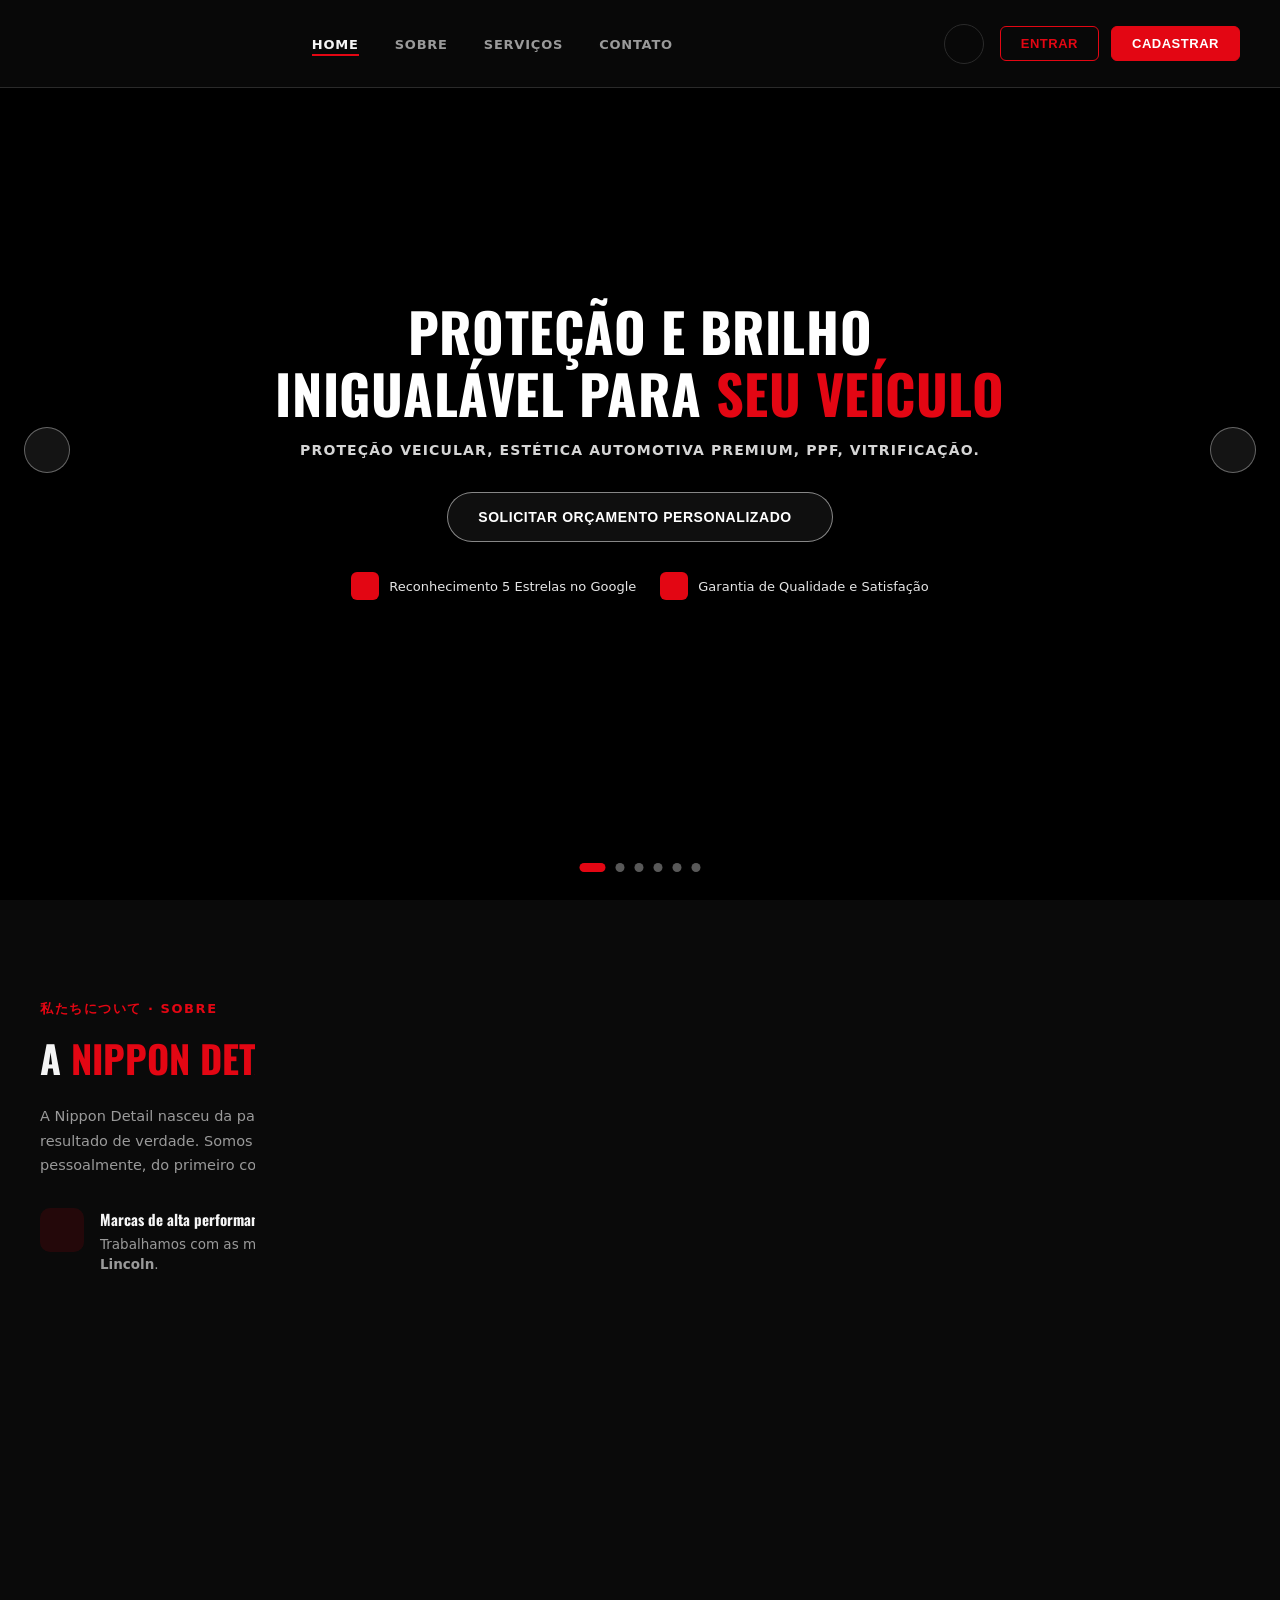
==== frontend/central.html @ eb72f14d "style, add animations in carrosel and mobile access, fix scroll contato" ====
<!DOCTYPE html>
<html lang="pt-BR">
<head>
  <meta charset="UTF-8" />
  <meta name="viewport" content="width=device-width, initial-scale=1.0" />
  <title>Central · Nippon Detail</title>
  <link rel="icon" type="image/png" href="img/logo-flutuante.png" />
  <link rel="preconnect" href="https://fonts.googleapis.com" />
  <link rel="preconnect" href="https://fonts.gstatic.com" crossorigin />
  <link href="https://fonts.googleapis.com/css2?family=Oswald:wght@500;600;700&display=swap" rel="stylesheet" />
  <link rel="stylesheet" href="css/global.css" />
  <link rel="stylesheet" href="css/central.css" />
  <link rel="stylesheet" href="https://cdn.jsdelivr.net/npm/@tabler/icons-webfont@latest/tabler-icons.min.css" />
</head>
<body class="central-body">

  <!-- OVERLAY DE CARREGAMENTO INICIAL — some quando todos os dados terminam de carregar -->
  <div class="loading-overlay" id="loading-overlay">
    <div class="loading-spinner"></div>
  </div>

  <!-- SIDEBAR — fixa, nunca muda -->
  <aside class="sidebar">
    <div class="sidebar-logo">
      <img src="img/logo-flutuante.png" alt="Nippon Detail" />
    </div>

    <nav class="sidebar-nav">
      <a href="#" class="nav-item active" data-view="dashboard" onclick="return trocarView('dashboard', this)">
        <i class="ti ti-layout-grid"></i> <span>Central</span></a>
      <a href="#" class="nav-item" data-view="calendario" onclick="return trocarView('calendario', this)">
        <i class="ti ti-calendar"></i> <span>Calendário</span></a>
      <a href="#" class="nav-item" data-view="clientes" onclick="return trocarView('clientes', this)">
        <i class="ti ti-users"></i> <span>Clientes</span></a>
      <a href="#" class="nav-item" data-view="veiculos" onclick="return trocarView('veiculos', this)">
        <i class="ti ti-car"></i> <span>Veículos</span></a>
      <a href="#" class="nav-item" data-view="servicos" onclick="return trocarView('servicos', this)">
        <i class="ti ti-tool"></i> <span>Serviços</span></a>
      <a href="#" class="nav-item" data-view="materiais" onclick="return trocarView('materiais', this)">
        <i class="ti ti-package"></i> <span>Materiais</span></a>
      <a href="#" class="nav-item" data-view="status" onclick="return trocarView('status', this)">
        <i class="ti ti-table"></i> <span>Status</span></a>
    </nav>

    <div class="sidebar-footer">
      <a href="index.html" class="nav-item-back"><i class="ti ti-arrow-left"></i> <span>Ver site público</span></a>
    </div>
  </aside>

  <!-- ÁREA PRINCIPAL -->
  <div class="main">
    <header class="topbar">
      <span class="page-title" id="page-title">Central</span>
      <div class="topbar-right">
        <div class="navbar-user">
          <i class="ti ti-user-circle"></i>
          <span id="admin-username">Admin</span>
        </div>
        <button class="btn-outline" onclick="fazerLogout()"><i class="ti ti-logout"></i> Sair</button>
      </div>
    </header>

    <main class="content">

      <!-- cada "view" é uma <section> escondida/mostrada via JS, sem recarregar a página -->

      <section class="view active" id="view-dashboard">
        <div class="stats-row">
          <div class="stat-card"><div class="stat-label">Clientes</div><div class="stat-val" id="stat-clientes">—</div></div>
          <div class="stat-card"><div class="stat-label">Veículos</div><div class="stat-val" id="stat-veiculos">—</div></div>
          <div class="stat-card"><div class="stat-label">Serviços pendentes</div><div class="stat-val red" id="stat-pendentes">—</div></div>
          <div class="stat-card"><div class="stat-label">Serviços concluídos</div><div class="stat-val" id="stat-concluidos">—</div></div>
          <div class="stat-card"><div class="stat-label">Materiais em estoque</div><div class="stat-val" id="stat-materiais">—</div></div>
        </div>
        <div class="section-label">Serviços mais próximos da entrega</div>
        <div id="dashboard-proximos" class="cards-grid"></div>
      </section>

      <section class="view" id="view-clientes">
        <div class="toolbar-row">
          <div class="toolbar-left">
            <input class="search-input" type="text" id="c-busca" placeholder="Buscar por nome ou CPF..." oninput="filtrarClientes()" />
            <button class="filter-btn active" onclick="setFiltroAtivoCliente('todos', this)">Todos</button>
            <button class="filter-btn" onclick="setFiltroAtivoCliente('ativos', this)">Ativos</button>
            <button class="filter-btn" onclick="setFiltroAtivoCliente('inativos', this)">Inativos</button>
          </div>
          <div class="toolbar-right">
            <button class="btn-icon-mode" id="c-btn-edit" title="Editar" onclick="setModoCliente('edit')"><i class="ti ti-pencil"></i></button>
            <button class="btn-icon-mode" id="c-btn-del" title="Apagar" onclick="setModoCliente('del')"><i class="ti ti-trash"></i></button>
            <button class="btn-icon-mode" id="c-btn-none" title="Cancelar" onclick="setModoCliente('none')"><i class="ti ti-x"></i></button>
            <button class="btn-red" onclick="abrirModalCliente()"><i class="ti ti-plus"></i> Novo cliente</button>
          </div>
        </div>

        <div class="warning-bar" id="c-warning-bar">
          <i class="ti ti-info-circle"></i>
          <span id="c-warning-text"></span>
        </div>

        <div id="clientes-grid" class="cards-grid"></div>
      </section>

      <section class="view" id="view-veiculos">
        <div class="toolbar-row">
          <div class="toolbar-left">
            <input class="search-input" type="text" id="v-busca" placeholder="Buscar por modelo ou placa..." oninput="filtrarVeiculos()" />
            <button class="filter-btn active" onclick="setFiltroAtivoVeiculo('todos', this)">Todos</button>
            <button class="filter-btn" onclick="setFiltroAtivoVeiculo('ativos', this)">Ativos</button>
            <button class="filter-btn" onclick="setFiltroAtivoVeiculo('inativos', this)">Inativos</button>
            <select class="filter-select" id="v-filtro-kind" onchange="filtrarVeiculos()">
              <option value="">Tipo: todos</option>
              <option value="Carro">Carro</option>
              <option value="Moto">Moto</option>
              <option value="Caminhão">Caminhão</option>
              <option value="Outros">Outros</option>
            </select>
          </div>
          <div class="toolbar-right">
            <button class="btn-icon-mode" id="v-btn-edit" title="Editar" onclick="setModoVeiculo('edit')"><i class="ti ti-pencil"></i></button>
            <button class="btn-icon-mode" id="v-btn-del" title="Apagar" onclick="setModoVeiculo('del')"><i class="ti ti-trash"></i></button>
            <button class="btn-icon-mode" id="v-btn-none" title="Cancelar" onclick="setModoVeiculo('none')"><i class="ti ti-x"></i></button>
            <button class="btn-red" onclick="abrirModalVeiculo()"><i class="ti ti-plus"></i> Novo veículo</button>
          </div>
        </div>

        <div class="warning-bar" id="v-warning-bar">
          <i class="ti ti-info-circle"></i>
          <span id="v-warning-text"></span>
        </div>

        <div id="veiculos-grid" class="cards-grid"></div>
      </section>

      <section class="view" id="view-servicos">
        <div class="toolbar-row">
          <div class="toolbar-left">
          <input class="search-input" type="text" id="s-busca" placeholder="Buscar por título..." oninput="filtrarServicos()" />
          <button class="filter-btn active" onclick="setFiltroStatusServico('todos', this)">Todos</button>
          <button class="filter-btn" onclick="setFiltroStatusServico('pendente', this)">Pendentes</button>
          <button class="filter-btn" onclick="setFiltroStatusServico('concluido', this)">Concluídos</button>
          </div>
          <div class="toolbar-right">
            <button class="btn-icon-mode" id="s-btn-edit" title="Editar" onclick="setModoServico('edit')"><i class="ti ti-pencil"></i></button>
            <button class="btn-icon-mode" id="s-btn-del" title="Apagar" onclick="setModoServico('del')"><i class="ti ti-trash"></i></button>
            <button class="btn-icon-mode" id="s-btn-none" title="Cancelar" onclick="setModoServico('none')"><i class="ti ti-x"></i></button>
            <button class="btn-red" onclick="abrirModalServico()"><i class="ti ti-plus"></i> Novo serviço</button>
          </div>
        </div>

        <div class="warning-bar" id="s-warning-bar">
          <i class="ti ti-info-circle"></i>
          <span id="s-warning-text"></span>
        </div>

        <div id="servicos-grid" class="cards-grid"></div>
      </section>

      <section class="view" id="view-calendario">
        <div class="cal-toolbar">
          <div class="cal-nav">
            <button class="btn-icon-mode" onclick="calAnterior()"><i class="ti ti-chevron-left"></i></button>
            <span class="cal-titulo" id="cal-titulo">—</span>
            <button class="btn-icon-mode" onclick="calProximo()"><i class="ti ti-chevron-right"></i></button>
          </div>
          <div class="cal-selects">
            <select class="cal-select" id="cal-select-mes" onchange="calSetarMes(this.value)"></select>
            <select class="cal-select" id="cal-select-ano" onchange="calSetarAno(this.value)"></select>
          </div>
          <button class="btn-outline" id="cal-btn-modo" onclick="calAlternarModoAno()">
            <i class="ti ti-layout-grid"></i> Ver ano completo</button>
        </div>

        <div id="calendario-mes" class="cal-grid-mes"></div>
        <div id="calendario-ano" class="cal-grid-ano" style="display: none;"></div>
      </section>

      <section class="view" id="view-materiais">
        <div class="toolbar-row">
          <div class="toolbar-left">
          <input class="search-input" type="text" id="m-busca" placeholder="Buscar por nome ou marca..." oninput="filtrarMateriais()" />
          <button class="filter-btn active" onclick="setFiltroDisponivelMaterial('todos', this)">Todos</button>
          <button class="filter-btn" onclick="setFiltroDisponivelMaterial('disponiveis', this)">Disponíveis</button>
          <button class="filter-btn" onclick="setFiltroDisponivelMaterial('indisponiveis', this)">Indisponíveis</button>
          </div>
          <div class="toolbar-right">
            <button class="btn-icon-mode" id="m-btn-edit" title="Editar" onclick="setModoMaterial('edit')"><i class="ti ti-pencil"></i></button>
            <button class="btn-icon-mode" id="m-btn-del" title="Apagar" onclick="setModoMaterial('del')"><i class="ti ti-trash"></i></button>
            <button class="btn-icon-mode" id="m-btn-none" title="Cancelar" onclick="setModoMaterial('none')"><i class="ti ti-x"></i></button>
            <button class="btn-red" onclick="abrirModalMaterial()"><i class="ti ti-plus"></i> Novo material</button>
          </div>
        </div>

        <div class="warning-bar" id="m-warning-bar">
          <i class="ti ti-info-circle"></i>
          <span id="m-warning-text"></span>
        </div>

        <div id="materiais-grid" class="cards-grid"></div>
      </section>

      <section class="view" id="view-status">
        <div class="filters-bar">
          <span class="mode-label">Status:</span>
          <button class="filter-btn active" onclick="setFiltroStatusTabela('todos', this)">Todos</button>
          <button class="filter-btn" onclick="setFiltroStatusTabela('pendente', this)">Pendentes</button>
          <button class="filter-btn" onclick="setFiltroStatusTabela('concluido', this)">Concluídos</button>
        </div>
        <div class="table-wrap">
          <table>
            <thead>
              <tr>
                <th>Título</th>
                <th>Tipo</th>
                <th>Veículo</th>
                <th>Data prevista</th>
                <th>Status</th>
              </tr>
            </thead>
            <tbody id="status-tabela-body"></tbody>
          </table>
        </div>
      </section>

    </main>
  </div>

  <!-- MODAL NOVO VEÍCULO -->
  <div class="modal-overlay" id="modal-veiculo">
    <div class="modal">
      <div class="modal-header">
        <span class="modal-title">Novo veículo</span>
        <button class="modal-close" onclick="fecharModal('modal-veiculo')"><i class="ti ti-x"></i></button>
      </div>
      <div class="modal-body">
        <div class="modal-error" id="v-error"></div>
        <div class="form-group">
          <label class="form-label">Cliente</label>
          <select class="form-select" id="v-client-id"><option value="">Selecione um cliente</option></select>
        </div>
        <div class="form-row">
          <div class="form-group"><label class="form-label">Modelo</label><input class="form-input" type="text" id="v-model" placeholder="Ex: Onix" /></div>
          <div class="form-group"><label class="form-label">Tipo</label>
            <select class="form-select" id="v-kind">
              <option value="Carro">Carro</option>
              <option value="Moto">Moto</option>
              <option value="Caminhão">Caminhão</option>
              <option value="Outros">Outros</option>
            </select>
          </div>
        </div>
        <div class="form-group"><label class="form-label">Placa</label><input class="form-input" type="text" id="v-plate" placeholder="Ex: ABC-1234" maxlength="8" oninput="this.value = mascararPlaca(this.value)" /></div>
      </div>
      <div class="modal-footer" style="flex-direction: row; justify-content: flex-end;">
        <button class="btn-outline" onclick="fecharModal('modal-veiculo')">Cancelar</button>
        <button class="btn-red" id="btn-salvar-veiculo" onclick="salvarVeiculo()"><i class="ti ti-check"></i> Salvar</button>
      </div>
    </div>
  </div>

  <!-- MODAL EDITAR VEÍCULO -->
  <div class="modal-overlay" id="modal-editar-veiculo">
    <div class="modal">
      <div class="modal-header">
        <span class="modal-title">Editar veículo</span>
        <button class="modal-close" onclick="fecharModal('modal-editar-veiculo')"><i class="ti ti-x"></i></button>
      </div>
      <div class="modal-body">
        <div class="modal-error" id="ev-error"></div>
        <input type="hidden" id="ev-id" />
        <div class="form-row">
          <div class="form-group"><label class="form-label">Modelo</label><input class="form-input" type="text" id="ev-model" /></div>
          <div class="form-group"><label class="form-label">Tipo</label>
            <select class="form-select" id="ev-kind">
              <option value="Carro">Carro</option>
              <option value="Moto">Moto</option>
              <option value="Caminhão">Caminhão</option>
              <option value="Outros">Outros</option>
            </select>
          </div>
        </div>
        <div class="form-group"><label class="form-label">Placa</label><input class="form-input" type="text" id="ev-plate" maxlength="8" oninput="this.value = mascararPlaca(this.value)" /></div>
      </div>
      <div class="modal-footer" style="flex-direction: row; justify-content: flex-end;">
        <button class="btn-outline" onclick="fecharModal('modal-editar-veiculo')">Cancelar</button>
        <button class="btn-red" id="btn-salvar-edicao-veiculo" onclick="salvarEdicaoVeiculo()"><i class="ti ti-check"></i> Salvar</button>
      </div>
    </div>
  </div>

  <!-- MODAL NOVO/EDITAR CLIENTE -->
  <div class="modal-overlay" id="modal-cliente">
    <div class="modal">
      <div class="modal-header">
        <span class="modal-title" id="cliente-modal-titulo">Novo cliente</span>
        <button class="modal-close" onclick="fecharModal('modal-cliente')"><i class="ti ti-x"></i></button>
      </div>
      <div class="modal-body">
        <div class="modal-error" id="c-error"></div>
        <input type="hidden" id="c-id" />
        <div class="form-row">
          <div class="form-group"><label class="form-label">Nome</label><input class="form-input" type="text" id="c-name" placeholder="Nome completo" /></div>
          <div class="form-group"><label class="form-label">CPF</label><input class="form-input" type="text" id="c-cpf" placeholder="000.000.000-00" maxlength="14" oninput="this.value = mascararCPF(this.value)" /></div>
        </div>
        <div class="form-group"><label class="form-label">Endereço</label><input class="form-input" type="text" id="c-address" placeholder="Rua, número, bairro" /></div>
        <div class="form-row">
          <div class="form-group"><label class="form-label">CEP</label><input class="form-input" type="text" id="c-cep" placeholder="00000-000" maxlength="9" oninput="this.value = mascararCEP(this.value)" /></div>
          <div class="form-group"><label class="form-label">Telefone</label><input class="form-input" type="text" id="c-tel" placeholder="(11) 90000-0000" maxlength="15" oninput="this.value = mascararTelefone(this.value)" /></div>
        </div>
        <div class="form-group"><label class="form-label">E-mail</label><input class="form-input" type="email" id="c-email" placeholder="cliente@email.com" /></div>
      </div>
      <div class="modal-footer" style="flex-direction: row; justify-content: flex-end;">
        <button class="btn-outline" onclick="fecharModal('modal-cliente')">Cancelar</button>
        <button class="btn-red" id="btn-salvar-cliente" onclick="salvarCliente()"><i class="ti ti-check"></i> Salvar</button>
      </div>
    </div>
  </div>

  <!-- MODAL NOVO/EDITAR SERVIÇO -->
  <div class="modal-overlay" id="modal-servico">
    <div class="modal">
      <div class="modal-header">
        <span class="modal-title" id="servico-modal-titulo">Novo serviço</span>
        <button class="modal-close" onclick="fecharModal('modal-servico')"><i class="ti ti-x"></i></button>
      </div>
      <div class="modal-body">
        <div class="modal-error" id="s-error"></div>
        <input type="hidden" id="s-id" />
        <div class="form-group">
          <label class="form-label">Veículo</label>
          <select class="form-select" id="s-vehicle-id"><option value="">Selecione um veículo</option></select>
        </div>
        <div class="form-group">
          <label class="form-label">Serviço do catálogo (opcional)</label>
          <select class="form-select" id="s-catalogo" onchange="aplicarCatalogoServico()">
            <option value="">Personalizado — digite manualmente abaixo</option>
          </select>
          <span class="form-hint" id="s-preco-hint"></span>
        </div>
        <div class="form-row">
          <div class="form-group"><label class="form-label">Título</label><input class="form-input" type="text" id="s-title" placeholder="Ex: Vitrificação completa" /></div>
          <div class="form-group"><label class="form-label">Tipo</label><input class="form-input" type="text" id="s-kind" placeholder="Ex: Estética" /></div>
        </div>
        <div class="form-group"><label class="form-label">Valor (R$)</label><input class="form-input" type="number" step="0.01" id="s-value" placeholder="0.00" /></div>
        <div class="form-group"><label class="form-label">Descrição</label><textarea class="form-textarea" id="s-desc" placeholder="Descreva o serviço..."></textarea></div>
        <div class="form-group"><label class="form-label">Data prevista de entrega</label><input class="form-input" type="date" id="s-date" /></div>
      </div>
      <div class="modal-footer" style="flex-direction: row; justify-content: flex-end;">
        <button class="btn-outline" onclick="fecharModal('modal-servico')">Cancelar</button>
        <button class="btn-red" id="btn-salvar-servico" onclick="salvarServico()"><i class="ti ti-check"></i> Salvar</button>
      </div>
    </div>
  </div>

  <!-- MODAL NOVO/EDITAR MATERIAL -->
  <div class="modal-overlay" id="modal-material">
    <div class="modal">
      <div class="modal-header">
        <span class="modal-title" id="material-modal-titulo">Novo material</span>
        <button class="modal-close" onclick="fecharModal('modal-material')"><i class="ti ti-x"></i></button>
      </div>
      <div class="modal-body">
        <div class="modal-error" id="m-error"></div>
        <input type="hidden" id="m-id" />
        <div class="form-row">
          <div class="form-group"><label class="form-label">Nome</label><input class="form-input" type="text" id="m-name" placeholder="Ex: Cera de carnaúba" /></div>
          <div class="form-group"><label class="form-label">Marca</label><input class="form-input" type="text" id="m-mark" placeholder="Ex: Meguiar's" /></div>
        </div>
        <div class="form-row">
          <div class="form-group"><label class="form-label">Quantidade em estoque</label><input class="form-input" type="number" id="m-quantity" placeholder="0" /></div>
          <div class="form-group"><label class="form-label">Valor unitário (R$)</label><input class="form-input" type="number" step="0.01" id="m-value" placeholder="0.00" /></div>
        </div>
        <div class="form-group"><label class="form-label">Validade</label><input class="form-input" type="date" id="m-date-available" /></div>
      </div>
      <div class="modal-footer" style="flex-direction: row; justify-content: flex-end;">
        <button class="btn-outline" onclick="fecharModal('modal-material')">Cancelar</button>
        <button class="btn-red" id="btn-salvar-material" onclick="salvarMaterial()"><i class="ti ti-check"></i> Salvar</button>
      </div>
    </div>
  </div>

  <!-- MODAL DE DETALHES (genérico — usado por veículo, cliente e material) -->
  <div class="modal-overlay" id="modal-detalhe">
    <div class="modal">
      <div class="modal-header">
        <span class="modal-title" id="detalhe-titulo">Detalhes</span>
        <button class="modal-close" onclick="fecharModal('modal-detalhe')"><i class="ti ti-x"></i></button>
      </div>
      <div class="modal-body" id="detalhe-corpo"></div>
      <div class="modal-footer" id="detalhe-footer" style="flex-direction: row; justify-content: flex-end; flex-wrap: wrap;"></div>
    </div>
  </div>

  <!-- CONFIRMAÇÃO GENÉRICA (reaproveitada por todas as telas) -->
  <div class="confirm-overlay" id="confirm-overlay">
    <div class="confirm-box">
      <div class="confirm-icon"><i class="ti ti-trash" style="color: var(--vermelho); font-size: 32px;"></i></div>
      <div class="confirm-title" id="confirm-title">Apagar item?</div>
      <div class="confirm-sub">Essa ação não pode ser desfeita.</div>
      <div class="confirm-btns">
        <button class="confirm-btn confirm-cancel" onclick="fecharConfirm()">Cancelar</button>
        <button class="confirm-btn confirm-ok" onclick="confirmarAcaoAtual()">Confirmar</button>
      </div>
    </div>
  </div>

  <!-- TOOLTIP FLUTUANTE DO CALENDÁRIO -->
  <div class="cal-tooltip" id="cal-tooltip"></div>

  <script src="js/script.js"></script>
  <script src="js/central.js"></script>
</body>
</html>
---- frontend/css/global.css ----
/* ===========================
   RESET & BASE
=========================== */
* {
  box-sizing: border-box;
  margin: 0;
  padding: 0;
}

html {
  scroll-behavior: smooth;
}

body {
  font-family: 'Segoe UI', system-ui, sans-serif;
  background: var(--fundo-pagina);
  color: var(--text-primario);
  min-height: 100vh;
  overflow-x: hidden;
  color-scheme: dark;
}

img {
  max-width: 100%;
  display: block;
}

h1, h2, h3, h4,
.page-title,
.modal-title {
  font-family: 'Oswald', 'Segoe UI', system-ui, sans-serif;
}

/* transição suave ao trocar entre tema claro/escuro */
body,
.navbar,
.modal,
.modal-header,
.item-card,
.service-card,
.about-section,
.contact-card,
.form-input,
.form-select,
input,
select,
textarea {
  transition: background-color 0.25s ease, color 0.25s ease, border-color 0.25s ease;
}

/* estado de foco visível (acessibilidade) — combina com a marca em vez do azul padrão do navegador */
:focus-visible {
  outline: 2px solid var(--vermelho);
  outline-offset: 2px;
}

/* scrollbar customizada (Chrome/Edge/Safari) */
::-webkit-scrollbar {
  width: 10px;
  height: 10px;
}

::-webkit-scrollbar-track {
  background: var(--fundo-pagina);
}

::-webkit-scrollbar-thumb {
  background: var(--vermelho);
  border-radius: 6px;
}

::-webkit-scrollbar-thumb:hover {
  background: var(--vermelho-hover);
}

/* ===========================
   VARIÁVEIS — TEMA ESCURO (padrão)
=========================== */
:root {
  /* fundos em camadas */
  --fundo-pagina:     #0a0a0a;
  --fundo-card:        #161616;
  --fundo-card-hover:  #1e1e1e;
  --fundo-topbar:      #0a0a0a;
  --fundo-input:       #141414;

  /* bordas */
  --borda:             #2a2a2a;
  --borda-hover:       var(--vermelho);

  /* marca */
  --vermelho:          #e30613;
  --vermelho-hover:    #ff1f2d;
  --vermelho-fundo:    rgba(227, 6, 19, 0.12);

  /* texto */
  --text-primario:     #f5f5f5;
  --text-secundario:   #9a9a9a;
  --text-inativo:      #5a5a5a;

  /* estados */
  --verde-ok:          #2ecc71;
  --amarelo-alerta:    #e6b800;

  /* sombra */
  --sombra-card:       0 4px 20px rgba(0, 0, 0, 0.4);
}

/* ===========================
   VARIÁVEIS — TEMA CLARO
   (ativado via classe .light-mode no <body>)
=========================== */
body.light-mode {
  color-scheme: light;

  --fundo-pagina:     #f4f4f4;
  --fundo-card:        #ffffff;
  --fundo-card-hover:  #f0f0f0;
  --fundo-topbar:      #ffffff;
  --fundo-input:       #f7f7f7;

  --borda:             #e2e2e2;
  --borda-hover:       var(--vermelho);

  --vermelho:          #e30613;
  --vermelho-hover:    #ff1f2d;
  --vermelho-fundo:    rgba(227, 6, 19, 0.08);

  --text-primario:     #161616;
  --text-secundario:   #5c5c5c;
  --text-inativo:      #9a9a9a;

  --verde-ok:          #1f9d57;
  --amarelo-alerta:    #b38600;

  --sombra-card:       0 4px 20px rgba(0, 0, 0, 0.08);
}

/* a navbar pública usa um fundo translúcido fixo (não é variável) — ajusta também no claro */
body.light-mode .navbar {
  background: rgba(255, 255, 255, 0.85);
}

/* ===========================
   NAVBAR PÚBLICA
=========================== */
.navbar {
  position: fixed;
  top: 0;
  left: 0;
  right: 0;
  height: 88px;
  background: rgba(10, 10, 10, 0.85);
  backdrop-filter: blur(10px);
  border-bottom: 1px solid var(--borda);
  z-index: 200;
  display: flex;
  align-items: center;
  justify-content: space-between;
  padding: 0 40px;
}

.navbar-logo {
  display: flex;
  align-items: center;
  gap: 10px;
  flex-shrink: 0;
}

.navbar-spacer {
  width: 1px;
}

.hero-brand {
  position: fixed;
  top: -100px;
  left: -28px;
  width: 380px;
  height: auto;
  z-index: 250; /* maior que o z-index da navbar (200), fica por cima dela */
  pointer-events: none;
  filter: drop-shadow(0 6px 14px rgba(0,0,0,0.5));
}

.navbar-menu {
  display: flex;
  align-items: center;
  gap: 36px;
  list-style: none;
}

.navbar-menu a {
  color: var(--text-secundario);
  text-decoration: none;
  font-size: 13px;
  font-weight: 600;
  text-transform: uppercase;
  letter-spacing: 0.06em;
  transition: color 0.2s;
  position: relative;
  padding-bottom: 4px;
}

.navbar-menu a::after {
  content: '';
  position: absolute;
  left: 0;
  bottom: 0;
  width: 0;
  height: 2px;
  background: var(--vermelho);
  transition: width 0.2s;
}

.navbar-menu a:hover {
  color: var(--text-primario);
}

.navbar-menu a:hover::after,
.navbar-menu a.active::after {
  width: 100%;
}

.navbar-menu a.active {
  color: var(--text-primario);
}

.navbar-auth {
  display: flex;
  align-items: center;
  gap: 12px;
  flex-shrink: 0;
}

.navbar-right {
  display: flex;
  align-items: center;
  gap: 16px;
  flex-shrink: 0;
}

.theme-toggle {
  background: transparent;
  border: 1.5px solid var(--borda);
  color: var(--text-primario);
  width: 40px;
  height: 40px;
  border-radius: 50%;
  display: flex;
  align-items: center;
  justify-content: center;
  cursor: pointer;
  font-size: 18px;
  flex-shrink: 0;
  transition: border-color 0.2s, transform 0.3s;
}

.theme-toggle:hover {
  border-color: var(--vermelho);
  transform: rotate(20deg);
}

.menu-hamburguer {
  display: none;
  background: transparent;
  border: 1.5px solid var(--borda);
  color: var(--text-primario);
  width: 40px;
  height: 40px;
  border-radius: 8px;
  align-items: center;
  justify-content: center;
  cursor: pointer;
  font-size: 20px;
  flex-shrink: 0;
  transition: border-color 0.2s;
}

.menu-hamburguer:hover {
  border-color: var(--vermelho);
}

.navbar-mobile-menu {
  display: none;
  flex-direction: column;
  position: fixed;
  top: 88px;
  left: 0;
  right: 0;
  background: var(--fundo-topbar);
  border-bottom: 1px solid var(--borda);
  z-index: 199;
  padding: 8px 0;
}

.navbar-mobile-menu.aberto {
  display: flex;
}

.navbar-mobile-menu a {
  color: var(--text-secundario);
  text-decoration: none;
  font-size: 14px;
  font-weight: 600;
  text-transform: uppercase;
  letter-spacing: 0.05em;
  padding: 16px 28px;
  border-bottom: 1px solid var(--borda);
}

.navbar-mobile-menu a:last-child {
  border-bottom: none;
}

.navbar-mobile-menu a:hover,
.navbar-mobile-menu a.active {
  color: var(--vermelho);
}

.btn-auth {
  background: transparent;
  border: 1.5px solid var(--vermelho);
  color: var(--vermelho);
  padding: 9px 20px;
  border-radius: 6px;
  font-size: 13px;
  font-weight: 600;
  text-transform: uppercase;
  letter-spacing: 0.04em;
  cursor: pointer;
  transition: all 0.2s;
}

.btn-auth:hover {
  background: var(--vermelho);
  color: #fff;
}

.btn-auth.solid {
  background: var(--vermelho);
  color: #fff;
}

.btn-auth.solid:hover {
  background: var(--vermelho-hover);
  border-color: var(--vermelho-hover);
}

.navbar-user {
  display: none;
  align-items: center;
  gap: 10px;
  color: var(--text-primario);
  font-size: 13px;
  font-weight: 600;
  cursor: pointer;
  padding: 8px 14px;
  border-radius: 6px;
  border: 1px solid var(--borda);
  transition: border-color 0.2s;
}

.navbar-user:hover {
  border-color: var(--vermelho);
}

.navbar-user .ti {
  font-size: 18px;
  color: var(--vermelho);
}

/* ===========================
   HERO / CARROSSEL
=========================== */
.hero {
  position: relative;
  height: 100vh;
  min-height: 640px;
  width: 100%;
  overflow: hidden;
  background: #000;
}

.hero-slides {
  position: absolute;
  inset: 0;
}

.hero-slide {
  position: absolute;
  inset: 0;
  opacity: 0;
  transition: opacity 1.1s ease-in-out;
}

.hero-slide.active {
  opacity: 1;
}

.hero-slide img {
  width: 100%;
  height: 100%;
  object-fit: cover;
  object-position: center;
}

.hero-slide.active img {
  animation: kenburns 6s ease-out forwards;
}

@keyframes kenburns {
  from { transform: scale(1); }
  to { transform: scale(1.08); }
}

.hero-overlay {
  position: absolute;
  inset: 0;
  background:
    linear-gradient(180deg, rgba(0,0,0,0.55) 0%, rgba(0,0,0,0.35) 35%, rgba(0,0,0,0.75) 100%);
}

.hero-content {
  position: relative;
  z-index: 2;
  height: 100%;
  display: flex;
  flex-direction: column;
  align-items: center;
  justify-content: center;
  text-align: center;
  padding: 0 20px;
}

.hero-content h1 {
  font-size: clamp(28px, 5vw, 54px);
  font-weight: 800;
  color: #fff;
  line-height: 1.15;
  text-transform: uppercase;
  letter-spacing: 0.01em;
  max-width: 900px;
}

.hero-content h1 span {
  color: var(--vermelho);
}

.hero-content p {
  margin-top: 18px;
  font-size: 14px;
  font-weight: 600;
  letter-spacing: 0.08em;
  text-transform: uppercase;
  color: #d5d5d5;
}

.hero-cta {
  margin-top: 34px;
  background: rgba(255,255,255,0.06);
  border: 1.5px solid rgba(255,255,255,0.5);
  color: #fff;
  padding: 16px 30px;
  border-radius: 50px;
  font-size: 14px;
  font-weight: 700;
  text-transform: uppercase;
  letter-spacing: 0.04em;
  cursor: pointer;
  display: inline-flex;
  align-items: center;
  gap: 10px;
  transition: all 0.25s;
  backdrop-filter: blur(4px);
}

.hero-cta:hover {
  background: var(--vermelho);
  border-color: var(--vermelho);
}

.hero-badges {
  margin-top: 30px;
  display: flex;
  gap: 24px;
  flex-wrap: wrap;
  justify-content: center;
}

.hero-badge {
  display: flex;
  align-items: center;
  gap: 10px;
  font-size: 13px;
  color: #e5e5e5;
  font-weight: 500;
}

.hero-badge-icon {
  width: 28px;
  height: 28px;
  background: var(--vermelho);
  border-radius: 6px;
  display: flex;
  align-items: center;
  justify-content: center;
  color: #fff;
  font-size: 14px;
  flex-shrink: 0;
}

/* setas do carrossel */
.hero-arrow {
  position: absolute;
  top: 50%;
  transform: translateY(-50%);
  z-index: 3;
  width: 46px;
  height: 46px;
  border-radius: 50%;
  background: rgba(255,255,255,0.08);
  border: 1.5px solid rgba(255,255,255,0.35);
  color: #fff;
  font-size: 20px;
  display: flex;
  align-items: center;
  justify-content: center;
  cursor: pointer;
  transition: all 0.2s;
  backdrop-filter: blur(4px);
}

.hero-arrow:hover {
  background: var(--vermelho);
  border-color: var(--vermelho);
}

.hero-arrow.prev { left: 24px; }
.hero-arrow.next { right: 24px; }

/* indicadores (bolinhas) */
.hero-dots {
  position: absolute;
  bottom: 28px;
  left: 50%;
  transform: translateX(-50%);
  z-index: 3;
  display: flex;
  gap: 10px;
}

.hero-dot {
  width: 9px;
  height: 9px;
  border-radius: 50%;
  background: rgba(255,255,255,0.35);
  cursor: pointer;
  transition: all 0.25s;
}

.hero-dot.active {
  background: var(--vermelho);
  width: 26px;
  border-radius: 5px;
}

/* ===========================
   BOTÕES GERAIS
=========================== */
.btn-red {
  background: var(--vermelho);
  color: #fff;
  border: none;
  border-radius: 8px;
  padding: 10px 18px;
  font-size: 13px;
  font-weight: 600;
  cursor: pointer;
  display: inline-flex;
  align-items: center;
  gap: 6px;
  transition: background 0.15s;
}

.btn-red:hover {
  background: var(--vermelho-hover);
}

.btn-outline {
  background: transparent;
  color: var(--text-primario);
  border: 1.5px solid var(--borda);
  border-radius: 8px;
  padding: 9px 16px;
  font-size: 13px;
  font-weight: 600;
  cursor: pointer;
  display: inline-flex;
  align-items: center;
  gap: 6px;
  transition: background 0.15s, border-color 0.15s;
}

.btn-outline:hover {
  border-color: var(--vermelho);
  background: var(--vermelho-fundo);
}

/* ===========================
   MODAL (login / cadastro)
=========================== */
.modal-overlay {
  display: none;
  position: fixed;
  inset: 0;
  background: rgba(0, 0, 0, 0.7);
  backdrop-filter: blur(3px);
  align-items: center;
  justify-content: center;
  z-index: 500;
  padding: 20px;
}

.modal-overlay.show {
  display: flex;
}

.modal {
  background: var(--fundo-card);
  border-radius: 14px;
  width: 420px;
  max-width: 100%;
  border: 1px solid var(--borda);
  overflow: hidden;
  box-shadow: var(--sombra-card);
}

.modal-header {
  background: var(--fundo-topbar);
  border-bottom: 1px solid var(--borda);
  padding: 18px 22px;
  display: flex;
  justify-content: space-between;
  align-items: center;
}

.modal-title {
  font-size: 16px;
  font-weight: 700;
  color: var(--text-primario);
}

.modal-title span {
  color: var(--vermelho);
}

.modal-close {
  background: none;
  border: none;
  cursor: pointer;
  font-size: 20px;
  color: var(--text-secundario);
  line-height: 1;
  padding: 2px 6px;
  transition: color 0.15s;
}

.modal-close:hover {
  color: var(--text-primario);
}

.modal-body {
  padding: 24px 22px 8px;
}

.modal-footer {
  padding: 16px 22px 22px;
  display: flex;
  flex-direction: column;
  gap: 12px;
}

.modal-switch {
  text-align: center;
  font-size: 12.5px;
  color: var(--text-secundario);
}

.modal-switch a {
  color: var(--vermelho);
  font-weight: 600;
  text-decoration: none;
  cursor: pointer;
}

.modal-switch a:hover {
  text-decoration: underline;
}

.modal-error {
  display: none;
  background: rgba(227, 6, 19, 0.1);
  border: 1px solid rgba(227, 6, 19, 0.4);
  color: #ff8890;
  font-size: 12.5px;
  padding: 9px 12px;
  border-radius: 7px;
  margin-bottom: 14px;
}

.modal-error.show {
  display: block;
}

/* ===========================
   FORMULÁRIO
=========================== */
.form-group {
  margin-bottom: 16px;
}

.form-label {
  display: block;
  font-size: 11.5px;
  font-weight: 600;
  color: var(--text-secundario);
  margin-bottom: 6px;
  text-transform: uppercase;
  letter-spacing: 0.05em;
}

.form-input,
.form-select,
.form-textarea {
  width: 100%;
  border: 1px solid var(--borda);
  background: var(--fundo-input);
  border-radius: 8px;
  padding: 11px 14px;
  font-size: 14px;
  color: var(--text-primario);
  outline: none;
  transition: border-color 0.15s;
  font-family: inherit;
}

.form-input::placeholder {
  color: var(--text-inativo);
}

.form-input:focus,
.form-select:focus,
.form-textarea:focus {
  border-color: var(--vermelho);
}

.form-textarea {
  resize: vertical;
  min-height: 90px;
}

.form-hint {
  display: block;
  font-size: 11px;
  color: var(--text-inativo);
  margin-top: 5px;
}

.form-select {
  appearance: none;
  -webkit-appearance: none;
  background-image: url("data:image/svg+xml;utf8,<svg xmlns='http://www.w3.org/2000/svg' width='14' height='9' viewBox='0 0 14 9'><path d='M1 1L7 7L13 1' stroke='%239a9a9a' stroke-width='2' fill='none' stroke-linecap='round' stroke-linejoin='round'/></svg>");
  background-repeat: no-repeat;
  background-position: right 14px center;
  padding-right: 38px;
  cursor: pointer;
}

.form-select:hover {
  border-color: var(--text-inativo);
}

.form-row {
  display: grid;
  grid-template-columns: 1fr 1fr;
  gap: 12px;
}

.radio-group {
  display: flex;
  gap: 20px;
}

.radio-option {
  display: flex;
  align-items: center;
  gap: 8px;
  font-size: 13.5px;
  color: var(--text-primario);
  cursor: pointer;
}

.radio-option input[type="radio"] {
  accent-color: var(--vermelho);
  width: 16px;
  height: 16px;
  cursor: pointer;
}

/* ===========================
   SEÇÃO SERVIÇOS
=========================== */
.services-section {
  padding: 100px 40px;
  max-width: 1280px;
  margin: 0 auto;
}

.services-header {
  text-align: center;
  margin-bottom: 56px;
}

.services-eyebrow {
  display: block;
  font-size: 13px;
  font-weight: 600;
  letter-spacing: 0.12em;
  text-transform: uppercase;
  color: var(--vermelho);
  margin-bottom: 12px;
}

.services-header h2 {
  font-size: clamp(28px, 4vw, 42px);
  font-weight: 800;
  color: var(--text-primario);
  text-transform: uppercase;
}

.services-header h2 span {
  color: var(--vermelho);
}

.services-grid {
  display: grid;
  grid-template-columns: repeat(auto-fit, minmax(280px, 1fr));
  gap: 20px;
}

.service-card {
  background: var(--fundo-card);
  border: 1px solid var(--borda);
  border-radius: 12px;
  padding: 26px 24px;
  display: flex;
  flex-direction: column;
  gap: 16px;
  transition: border-color 0.2s, transform 0.2s, background 0.2s;
}

.service-card:hover {
  border-color: var(--vermelho);
  background: var(--fundo-card-hover);
  transform: translateY(-4px);
}

.service-icon {
  width: 46px;
  height: 46px;
  border-radius: 10px;
  background: var(--vermelho-fundo);
  color: var(--vermelho);
  display: flex;
  align-items: center;
  justify-content: center;
  font-size: 22px;
  flex-shrink: 0;
}

.service-info h3 {
  font-size: 16px;
  font-weight: 700;
  color: var(--text-primario);
  margin-bottom: 6px;
}

.service-info p {
  font-size: 13px;
  color: var(--text-secundario);
  line-height: 1.5;
}

.service-price {
  margin-top: auto;
  padding-top: 14px;
  border-top: 1px solid var(--borda);
  font-size: 19px;
  font-weight: 700;
  color: var(--vermelho);
}

.service-price span {
  display: block;
  font-size: 10.5px;
  font-weight: 600;
  color: var(--text-secundario);
  text-transform: uppercase;
  letter-spacing: 0.06em;
  margin-bottom: 2px;
}

.service-price.consulte {
  font-size: 14px;
  letter-spacing: 0.03em;
}

.services-footer {
  text-align: center;
  margin-top: 48px;
  font-size: 13px;
  color: var(--text-secundario);
  display: flex;
  align-items: center;
  justify-content: center;
  gap: 8px;
}

.services-footer .ti {
  color: var(--vermelho);
  font-size: 16px;
}

/* ===========================
   SEÇÃO SOBRE
=========================== */
.about-section {
  padding: 100px 40px;
  max-width: 1280px;
  margin: 0 auto;
}

.about-grid {
  display: grid;
  grid-template-columns: 1.4fr 1fr;
  gap: 60px;
  align-items: center;
}

.about-text h2 {
  font-size: clamp(26px, 3.5vw, 38px);
  font-weight: 800;
  color: var(--text-primario);
  text-transform: uppercase;
  margin: 12px 0 18px;
}

.about-text h2 span {
  color: var(--vermelho);
}

.about-text > p {
  font-size: 14.5px;
  color: var(--text-secundario);
  line-height: 1.7;
  margin-bottom: 30px;
}

.about-item {
  display: flex;
  gap: 16px;
  margin-bottom: 22px;
}

.about-item-icon {
  width: 44px;
  height: 44px;
  border-radius: 10px;
  background: var(--vermelho-fundo);
  color: var(--vermelho);
  display: flex;
  align-items: center;
  justify-content: center;
  font-size: 20px;
  flex-shrink: 0;
}

.about-item h4 {
  font-size: 15px;
  font-weight: 700;
  color: var(--text-primario);
  margin-bottom: 4px;
}

.about-item p {
  font-size: 13.5px;
  color: var(--text-secundario);
  line-height: 1.5;
}

.about-stats {
  display: flex;
  flex-direction: column;
  gap: 20px;
}

.about-stat-card {
  background: var(--fundo-card);
  border: 1px solid var(--borda);
  border-radius: 14px;
  padding: 32px;
  text-align: center;
}

.about-stat-num {
  font-size: 40px;
  font-weight: 800;
  color: var(--vermelho);
  display: flex;
  align-items: center;
  justify-content: center;
  gap: 8px;
}

.about-stat-label {
  font-size: 12.5px;
  color: var(--text-secundario);
  text-transform: uppercase;
  letter-spacing: 0.05em;
  margin-top: 6px;
}

/* ===========================
   SEÇÃO CONTATO
=========================== */
.contact-section {
  padding: 100px 40px;
  max-width: 1280px;
  margin: 0 auto;
}

.contact-grid {
  display: grid;
  grid-template-columns: repeat(auto-fit, minmax(220px, 1fr));
  gap: 20px;
}

.contact-card {
  background: var(--fundo-card);
  border: 1px solid var(--borda);
  border-radius: 12px;
  padding: 28px 22px;
  text-align: center;
  text-decoration: none;
  transition: border-color 0.2s, transform 0.2s;
  display: block;
}

.contact-card:hover {
  border-color: var(--vermelho);
  transform: translateY(-3px);
}

.contact-card .service-icon {
  margin: 0 auto 14px;
}

.contact-card h4 {
  font-size: 14.5px;
  font-weight: 700;
  color: var(--text-primario);
  margin-bottom: 6px;
}

.contact-card p {
  font-size: 13px;
  color: var(--text-secundario);
  line-height: 1.5;
}

/* ===========================
   RESPONSIVO
=========================== */
@media (max-width: 900px) {
  .navbar-menu { display: none; }
  .menu-hamburguer { display: flex; }
  .navbar { padding: 0 20px; }
  .hero-arrow { width: 38px; height: 38px; font-size: 16px; }
  .hero-arrow.prev { left: 10px; }
  .hero-arrow.next { right: 10px; }
  .hero-brand { width: 150px; left: 16px; top: -4px; }
  .about-grid { grid-template-columns: 1fr; }
  .about-stats { flex-direction: row; }
}

@media (max-width: 480px) {
  .navbar-auth .btn-auth span.txt-full { display: none; }
  .hero-badges { gap: 14px; }
}

/* ===========================
   ANIMAÇÃO DE ENTRADA AO ROLAR
   (aplicada via JS na primeira vez que a seção entra na tela)
=========================== */
.reveal-esquerda,
.reveal-direita {
  opacity: 0;
  transition: opacity 0.7s ease, transform 0.7s ease;
}

.reveal-esquerda {
  transform: translateX(-70px);
}

.reveal-direita {
  transform: translateX(70px);
}

.reveal-esquerda.revelado,
.reveal-direita.revelado {
  opacity: 1;
  transform: translateX(0);
}
---- frontend/css/central.css ----
/* ===========================
   BODY DA ÁREA ADMIN
=========================== */
.central-body {
  display: flex;
  min-height: 100vh;
}

/* ===========================
   SIDEBAR
=========================== */
.sidebar {
  width: 220px;
  min-height: 100vh;
  background: #0d0d0d;
  border-right: 1px solid var(--borda);
  display: flex;
  flex-direction: column;
  flex-shrink: 0;
  position: fixed;
  top: 0;
  left: 0;
  bottom: 0;
}

.sidebar-logo {
  position: relative;
  height: 140px;
  border-bottom: 1px solid var(--borda);
  overflow: visible;
}

.sidebar-logo img {
  position: absolute;
  top: -50px;
  left: -20px;
  width: 320px;
  height: auto;
  z-index: 5;
}

.sidebar-nav {
  padding: 20px 12px;
  flex: 1;
  display: flex;
  flex-direction: column;
  gap: 10px;
}

.nav-item {
  display: flex;
  align-items: center;
  gap: 14px;
  padding: 16px 16px;
  font-size: 15px;
  font-weight: 500;
  color: var(--text-secundario);
  cursor: pointer;
  text-decoration: none;
  border-radius: 10px;
  transition: background 0.15s, color 0.15s;
}

.nav-item:hover {
  background: var(--fundo-card);
  color: var(--text-primario);
}

.nav-item.active {
  background: var(--vermelho-fundo);
  color: var(--vermelho);
}

.nav-item i {
  font-size: 21px;
}

.sidebar-footer {
  padding: 14px 10px;
  border-top: 1px solid var(--borda);
}

.nav-item-back {
  display: flex;
  align-items: center;
  gap: 8px;
  padding: 10px 14px;
  font-size: 12.5px;
  color: var(--text-inativo);
  text-decoration: none;
  transition: color 0.15s;
}

.nav-item-back:hover {
  color: var(--text-primario);
}

/* ===========================
   ÁREA PRINCIPAL
=========================== */
.main {
  margin-left: 220px;
  flex: 1;
  display: flex;
  flex-direction: column;
  min-height: 100vh;
}

.topbar {
  background: var(--fundo-topbar);
  border-bottom: 1px solid var(--borda);
  padding: 0 28px;
  height: 64px;
  display: flex;
  align-items: center;
  justify-content: space-between;
  position: sticky;
  top: 0;
  z-index: 10;
}

.page-title {
  font-size: 17px;
  font-weight: 700;
  color: var(--text-primario);
}

.topbar-right {
  display: flex;
  gap: 14px;
  align-items: center;
}

.topbar .navbar-user {
  display: flex;
}

.content {
  padding: 28px;
  flex: 1;
}

/* ===========================
   SISTEMA DE VIEWS (troca sem reload)
=========================== */
.view {
  display: none;
}

.view.active {
  display: block;
}

.view-placeholder {
  color: var(--text-secundario);
  font-size: 14px;
  padding: 40px;
  text-align: center;
  border: 1.5px dashed var(--borda);
  border-radius: 12px;
}

/* ===========================
   TOOLBAR DAS VIEWS
=========================== */
.view-toolbar {
  display: flex;
  justify-content: space-between;
  align-items: center;
  gap: 12px;
  margin-bottom: 18px;
  flex-wrap: wrap;
}

.search-input {
  border: 1px solid var(--borda);
  background: var(--fundo-input);
  border-radius: 8px;
  padding: 9px 14px;
  font-size: 13px;
  color: var(--text-primario);
  width: 260px;
  outline: none;
  transition: border-color 0.15s;
}

.search-input::placeholder {
  color: var(--text-inativo);
}

.search-input:focus {
  border-color: var(--vermelho);
}

/* ===========================
   TOOLBAR UNIFICADA (busca+filtros à esquerda, ícones de modo à direita)
=========================== */
.toolbar-row {
  display: flex;
  justify-content: space-between;
  align-items: center;
  flex-wrap: wrap;
  gap: 12px;
  margin-bottom: 16px;
}

.toolbar-left {
  display: flex;
  align-items: center;
  gap: 8px;
  flex-wrap: wrap;
}

.toolbar-right {
  display: flex;
  align-items: center;
  gap: 8px;
}

.btn-icon-mode {
  width: 34px;
  height: 34px;
  border-radius: 8px;
  border: 1.5px solid var(--borda);
  background: var(--fundo-card);
  color: var(--text-secundario);
  display: flex;
  align-items: center;
  justify-content: center;
  cursor: pointer;
  font-size: 15px;
  transition: all 0.15s;
}

.btn-icon-mode:hover {
  border-color: var(--text-inativo);
  color: var(--text-primario);
}

.btn-icon-mode.active-edit {
  background: rgba(230, 184, 0, 0.12);
  border-color: var(--amarelo-alerta);
  color: var(--amarelo-alerta);
}

.btn-icon-mode.active-del {
  background: var(--vermelho-fundo);
  border-color: var(--vermelho);
  color: var(--vermelho);
}

.mode-label {
  font-size: 12px;
  color: var(--text-secundario);
  margin-right: 2px;
}

.warning-bar {
  display: none;
  background: rgba(230, 184, 0, 0.1);
  border: 1px solid var(--amarelo-alerta);
  border-radius: 8px;
  padding: 10px 14px;
  font-size: 12.5px;
  color: var(--amarelo-alerta);
  margin-bottom: 14px;
  align-items: center;
  gap: 8px;
}

.warning-bar.del {
  background: var(--vermelho-fundo);
  border-color: var(--vermelho);
  color: #ff8890;
}

.warning-bar.show {
  display: flex;
}

/* ===========================
   FILTROS
=========================== */
.filters-bar {
  display: flex;
  gap: 8px;
  align-items: center;
  flex-wrap: wrap;
  margin-bottom: 18px;
}

.filter-btn {
  border: 1px solid var(--borda);
  border-radius: 7px;
  padding: 7px 15px;
  font-size: 12px;
  font-weight: 500;
  background: var(--fundo-card);
  color: var(--text-secundario);
  cursor: pointer;
  transition: all 0.15s;
}

.filter-btn:hover {
  border-color: var(--text-inativo);
}

.filter-btn.active {
  background: var(--vermelho);
  color: #fff;
  border-color: var(--vermelho);
}

.filter-select {
  border: 1px solid var(--borda);
  background: var(--fundo-card);
  border-radius: 7px;
  padding: 7px 12px;
  font-size: 12px;
  color: var(--text-primario);
  cursor: pointer;
  outline: none;
}

/* ===========================
   GRID DE CARDS
=========================== */
.cards-grid {
  display: grid;
  grid-template-columns: repeat(auto-fill, minmax(220px, 1fr));
  gap: 16px;
}

.item-card {
  background: var(--fundo-card);
  border: 1px solid var(--borda);
  border-radius: 12px;
  padding: 18px;
  cursor: pointer;
  transition: border-color 0.15s, transform 0.15s, background 0.15s;
  position: relative;
}

.item-card:hover {
  border-color: var(--vermelho);
  background: var(--fundo-card-hover);
  transform: translateY(-3px);
}

.item-card.modo-edit:hover {
  border-color: var(--amarelo-alerta);
}

.item-card.modo-del:hover {
  border-color: var(--vermelho);
  background: var(--vermelho-fundo);
}

.item-card-icon {
  width: 42px;
  height: 42px;
  border-radius: 9px;
  background: var(--vermelho-fundo);
  color: var(--vermelho);
  display: flex;
  align-items: center;
  justify-content: center;
  font-size: 20px;
  margin-bottom: 12px;
}

.item-card h4 {
  font-size: 14.5px;
  font-weight: 700;
  color: var(--text-primario);
  margin-bottom: 4px;
}

.item-card p {
  font-size: 12px;
  color: var(--text-secundario);
  margin-bottom: 2px;
}

.item-card-footer {
  margin-top: 12px;
  display: flex;
  justify-content: space-between;
  align-items: center;
}

/* card "adicionar novo" — quadrado tracejado com + */
.item-card.add-new {
  display: flex;
  align-items: center;
  justify-content: center;
  flex-direction: column;
  gap: 8px;
  border: 1.5px dashed var(--borda);
  background: transparent;
  color: var(--text-inativo);
  min-height: 130px;
}

.item-card.add-new:hover {
  border-color: var(--vermelho);
  color: var(--vermelho);
  background: var(--vermelho-fundo);
}

.item-card.add-new i {
  font-size: 26px;
}

/* ===========================
   BADGE STATUS
=========================== */
.badge {
  border-radius: 6px;
  padding: 3px 10px;
  font-size: 10.5px;
  font-weight: 600;
  text-transform: uppercase;
  letter-spacing: 0.03em;
}

.badge-done {
  background: rgba(46, 204, 113, 0.12);
  color: var(--verde-ok);
}

.badge-pend {
  background: rgba(230, 184, 0, 0.12);
  color: var(--amarelo-alerta);
}

.badge-inativo {
  background: var(--vermelho-fundo);
  color: var(--vermelho);
}

.badge-ativo {
  background: rgba(46, 204, 113, 0.12);
  color: var(--verde-ok);
}

/* ===========================
   MODAL CONFIRMAÇÃO
=========================== */
.confirm-overlay {
  display: none;
  position: fixed;
  inset: 0;
  background: rgba(0, 0, 0, 0.7);
  align-items: center;
  justify-content: center;
  z-index: 600;
}

.confirm-overlay.show {
  display: flex;
}

.confirm-box {
  background: var(--fundo-card);
  border-radius: 14px;
  padding: 28px 32px;
  width: 320px;
  border: 1px solid var(--borda);
  text-align: center;
}

.confirm-icon {
  font-size: 34px;
  margin-bottom: 12px;
}

.confirm-title {
  font-size: 16px;
  font-weight: 700;
  color: var(--text-primario);
  margin-bottom: 6px;
}

.confirm-sub {
  font-size: 13px;
  color: var(--text-secundario);
  margin-bottom: 20px;
}

.confirm-btns {
  display: flex;
  gap: 10px;
}

.confirm-btn {
  flex: 1;
  border: none;
  border-radius: 8px;
  padding: 10px;
  font-size: 13px;
  font-weight: 600;
  cursor: pointer;
  transition: opacity 0.15s;
}

.confirm-btn:hover {
  opacity: 0.85;
}

.confirm-cancel {
  background: var(--borda);
  color: var(--text-primario);
}

.confirm-ok {
  background: var(--vermelho);
  color: #fff;
}

/* ===========================
   STATS (dashboard)
=========================== */
.stats-row {
  display: grid;
  grid-template-columns: repeat(auto-fit, minmax(160px, 1fr));
  gap: 14px;
  margin-bottom: 28px;
}

.stat-card {
  background: var(--fundo-card);
  border: 1px solid var(--borda);
  border-radius: 12px;
  padding: 18px 20px;
}

.stat-label {
  font-size: 11px;
  color: var(--text-secundario);
  margin-bottom: 6px;
  text-transform: uppercase;
  letter-spacing: 0.04em;
}

.stat-val {
  font-size: 28px;
  font-weight: 700;
  color: var(--text-primario);
}

.stat-val.red {
  color: var(--vermelho);
}

.section-label {
  font-size: 12px;
  font-weight: 700;
  color: var(--text-secundario);
  text-transform: uppercase;
  letter-spacing: 0.06em;
  margin-bottom: 14px;
}

/* ===========================
   TABELA (Status)
=========================== */
.table-wrap {
  background: var(--fundo-card);
  border: 1px solid var(--borda);
  border-radius: 10px;
  overflow: hidden;
}

table {
  width: 100%;
  border-collapse: collapse;
  font-size: 13px;
}

thead {
  background: #111;
}

th {
  padding: 12px 16px;
  text-align: left;
  font-weight: 600;
  color: var(--text-secundario);
  font-size: 11px;
  text-transform: uppercase;
  letter-spacing: 0.04em;
}

td {
  padding: 12px 16px;
  color: var(--text-primario);
  border-top: 1px solid var(--borda);
}

tr:hover td {
  background: var(--fundo-card-hover);
}

/* ===========================
   MODAL DE DETALHES
=========================== */
.detalhe-linha {
  display: flex;
  justify-content: space-between;
  padding: 10px 0;
  border-bottom: 1px solid var(--borda);
  font-size: 13.5px;
}

.detalhe-linha:last-child {
  border-bottom: none;
}

.detalhe-label {
  color: var(--text-secundario);
}

.detalhe-valor {
  color: var(--text-primario);
  font-weight: 600;
  text-align: right;
}

.detalhe-subtitulo {
  font-size: 12px;
  font-weight: 700;
  text-transform: uppercase;
  letter-spacing: 0.05em;
  color: var(--text-secundario);
  margin: 18px 0 8px;
}

.detalhe-lista-item {
  display: flex;
  justify-content: space-between;
  align-items: center;
  padding: 10px 12px;
  background: var(--fundo-input);
  border-radius: 8px;
  margin-bottom: 6px;
  font-size: 13px;
  cursor: pointer;
  transition: background 0.15s;
}

.detalhe-lista-item:hover {
  background: var(--fundo-card-hover);
}

.btn-toggle-off {
  border-color: var(--vermelho) !important;
  color: var(--vermelho) !important;
}

.btn-toggle-off:hover {
  background: var(--vermelho-fundo) !important;
}

.btn-toggle-on {
  border-color: var(--verde-ok) !important;
  color: var(--verde-ok) !important;
}

.btn-toggle-on:hover {
  background: rgba(46, 204, 113, 0.12) !important;
}

/* ===========================
   RESPONSIVO
=========================== */
@media (max-width: 900px) {
  .sidebar {
    width: 70px;
  }
  .sidebar-logo img {
    max-width: 40px;
  }
  .nav-item span,
  .nav-item-back span {
    display: none;
  }
  .main {
    margin-left: 70px;
  }
}

/* ===========================
   CALENDÁRIO
=========================== */
.cal-toolbar {
  display: flex;
  align-items: center;
  justify-content: space-between;
  flex-wrap: wrap;
  gap: 12px;
  margin-bottom: 18px;
}

.cal-nav {
  display: flex;
  align-items: center;
  gap: 12px;
}

.cal-titulo {
  font-size: 16px;
  font-weight: 700;
  color: var(--text-primario);
  min-width: 160px;
  text-align: center;
}

.cal-selects {
  display: flex;
  gap: 8px;
}

.cal-select {
  background: var(--fundo-input);
  border: 1px solid var(--borda);
  color: var(--text-primario);
  border-radius: 8px;
  padding: 7px 10px;
  font-size: 13px;
}

.cal-select:hover {
  border-color: var(--vermelho);
}

/* --- visão mensal --- */
.cal-grid-mes {
  display: grid;
  grid-template-columns: repeat(7, 1fr);
  gap: 6px;
}

.cal-dow {
  text-align: center;
  font-size: 11px;
  font-weight: 700;
  color: var(--text-secundario);
  text-transform: uppercase;
  letter-spacing: 0.03em;
  padding-bottom: 6px;
}

.cal-dia {
  background: var(--fundo-card);
  border: 1px solid var(--borda);
  border-radius: 10px;
  min-height: 92px;
  padding: 8px;
  display: flex;
  flex-direction: column;
  gap: 6px;
}

.cal-dia-vazio {
  background: transparent;
  border: none;
}

.cal-dia-hoje {
  border-color: var(--vermelho);
  background: var(--vermelho-fundo);
}

.cal-dia-num {
  font-size: 12.5px;
  font-weight: 600;
  color: var(--text-secundario);
}

.cal-dia-hoje .cal-dia-num {
  color: var(--vermelho);
}

.cal-avatares {
  display: flex;
  flex-wrap: wrap;
  gap: 4px;
}

.cal-avatar {
  width: 24px;
  height: 24px;
  border-radius: 50%;
  display: flex;
  align-items: center;
  justify-content: center;
  font-size: 10px;
  font-weight: 700;
  color: #fff;
  cursor: pointer;
  flex-shrink: 0;
  box-shadow: 0 2px 6px rgba(0, 0, 0, 0.4);
  transition: transform 0.15s;
}

.cal-avatar:hover {
  transform: scale(1.15);
}

.cal-mais {
  width: 24px;
  height: 24px;
  border-radius: 50%;
  display: flex;
  align-items: center;
  justify-content: center;
  font-size: 9.5px;
  font-weight: 700;
  color: var(--text-secundario);
  background: var(--fundo-input);
  border: 1px solid var(--borda);
  flex-shrink: 0;
}

/* --- tooltip flutuante --- */
.cal-tooltip {
  display: none;
  position: absolute;
  z-index: 800;
  background: #050505;
  border: 1px solid var(--borda);
  color: var(--text-primario);
  padding: 8px 12px;
  border-radius: 8px;
  font-size: 12.5px;
  max-width: 260px;
  pointer-events: none;
  box-shadow: var(--sombra-card);
}

/* --- visão anual (12 mini-calendários) --- */
.cal-grid-ano {
  display: grid;
  grid-template-columns: repeat(4, 1fr);
  gap: 14px;
}

.cal-mini-mes {
  background: var(--fundo-card);
  border: 1px solid var(--borda);
  border-radius: 10px;
  padding: 12px;
  cursor: pointer;
  transition: border-color 0.15s, background 0.15s;
}

.cal-mini-mes:hover {
  border-color: var(--vermelho);
  background: var(--fundo-card-hover);
}

.cal-mini-titulo {
  font-size: 12.5px;
  font-weight: 700;
  color: var(--text-primario);
  text-transform: uppercase;
  margin-bottom: 8px;
  text-align: center;
}

.cal-mini-grid {
  display: grid;
  grid-template-columns: repeat(7, 1fr);
  gap: 2px;
}

.cal-mini-grid span {
  font-size: 9px;
  color: var(--text-inativo);
  text-align: center;
  padding: 2px 0;
  border-radius: 3px;
}

.cal-mini-dia-com-servico {
  color: #fff !important;
  background: var(--vermelho);
  font-weight: 700;
}

@media (max-width: 900px) {
  .cal-grid-ano {
    grid-template-columns: repeat(2, 1fr);
  }
}

/* ===========================
   OVERLAY DE CARREGAMENTO INICIAL
=========================== */
.loading-overlay {
  position: fixed;
  inset: 0;
  background: var(--fundo-pagina);
  display: flex;
  align-items: center;
  justify-content: center;
  z-index: 900;
  transition: opacity 0.3s ease;
}

.loading-overlay.escondido {
  opacity: 0;
  pointer-events: none;
}

.loading-spinner {
  width: 44px;
  height: 44px;
  border: 3px solid var(--borda);
  border-top-color: var(--vermelho);
  border-radius: 50%;
  animation: girar 0.8s linear infinite;
}

/* ===========================
   BOTÃO "SALVANDO..." (ícone girando + travado)
=========================== */
.btn-red:disabled {
  opacity: 0.7;
  cursor: not-allowed;
}

.spin {
  display: inline-block;
  animation: girar 0.8s linear infinite;
}

@keyframes girar {
  to { transform: rotate(360deg); }
}
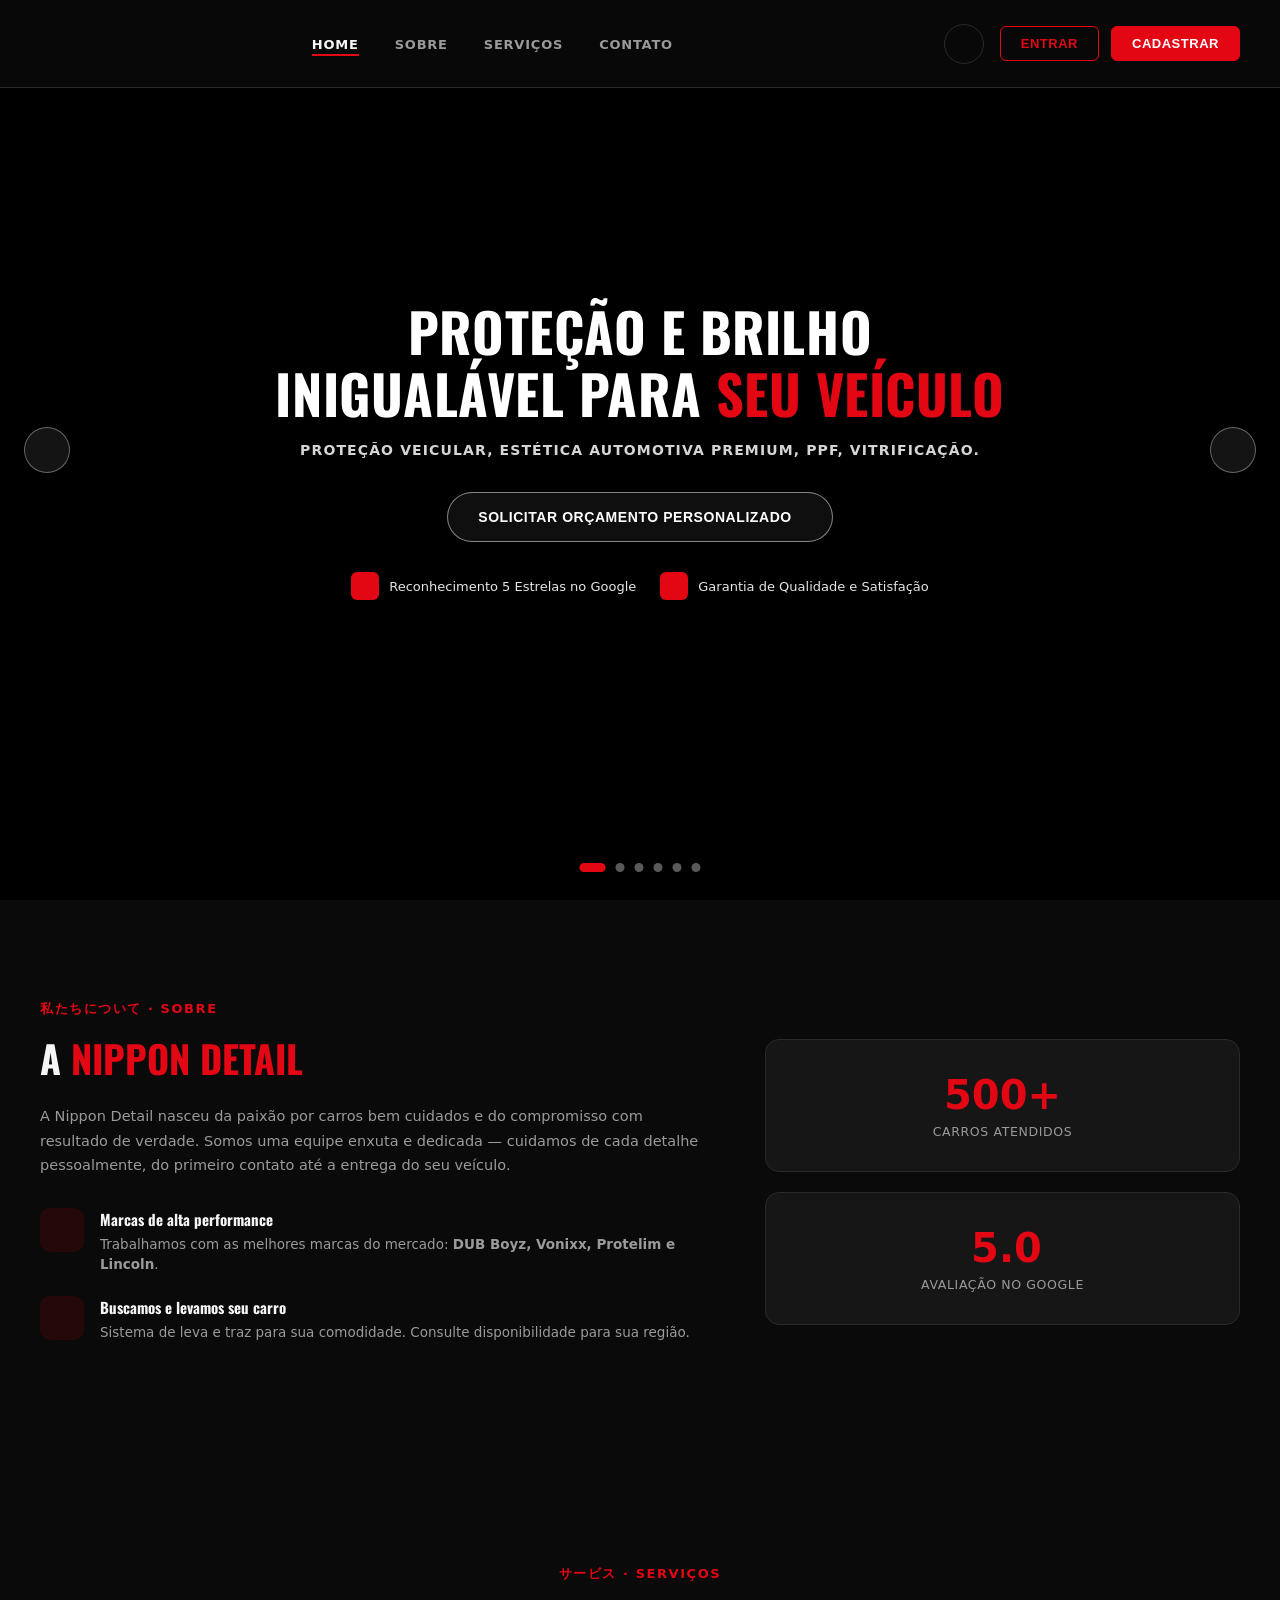
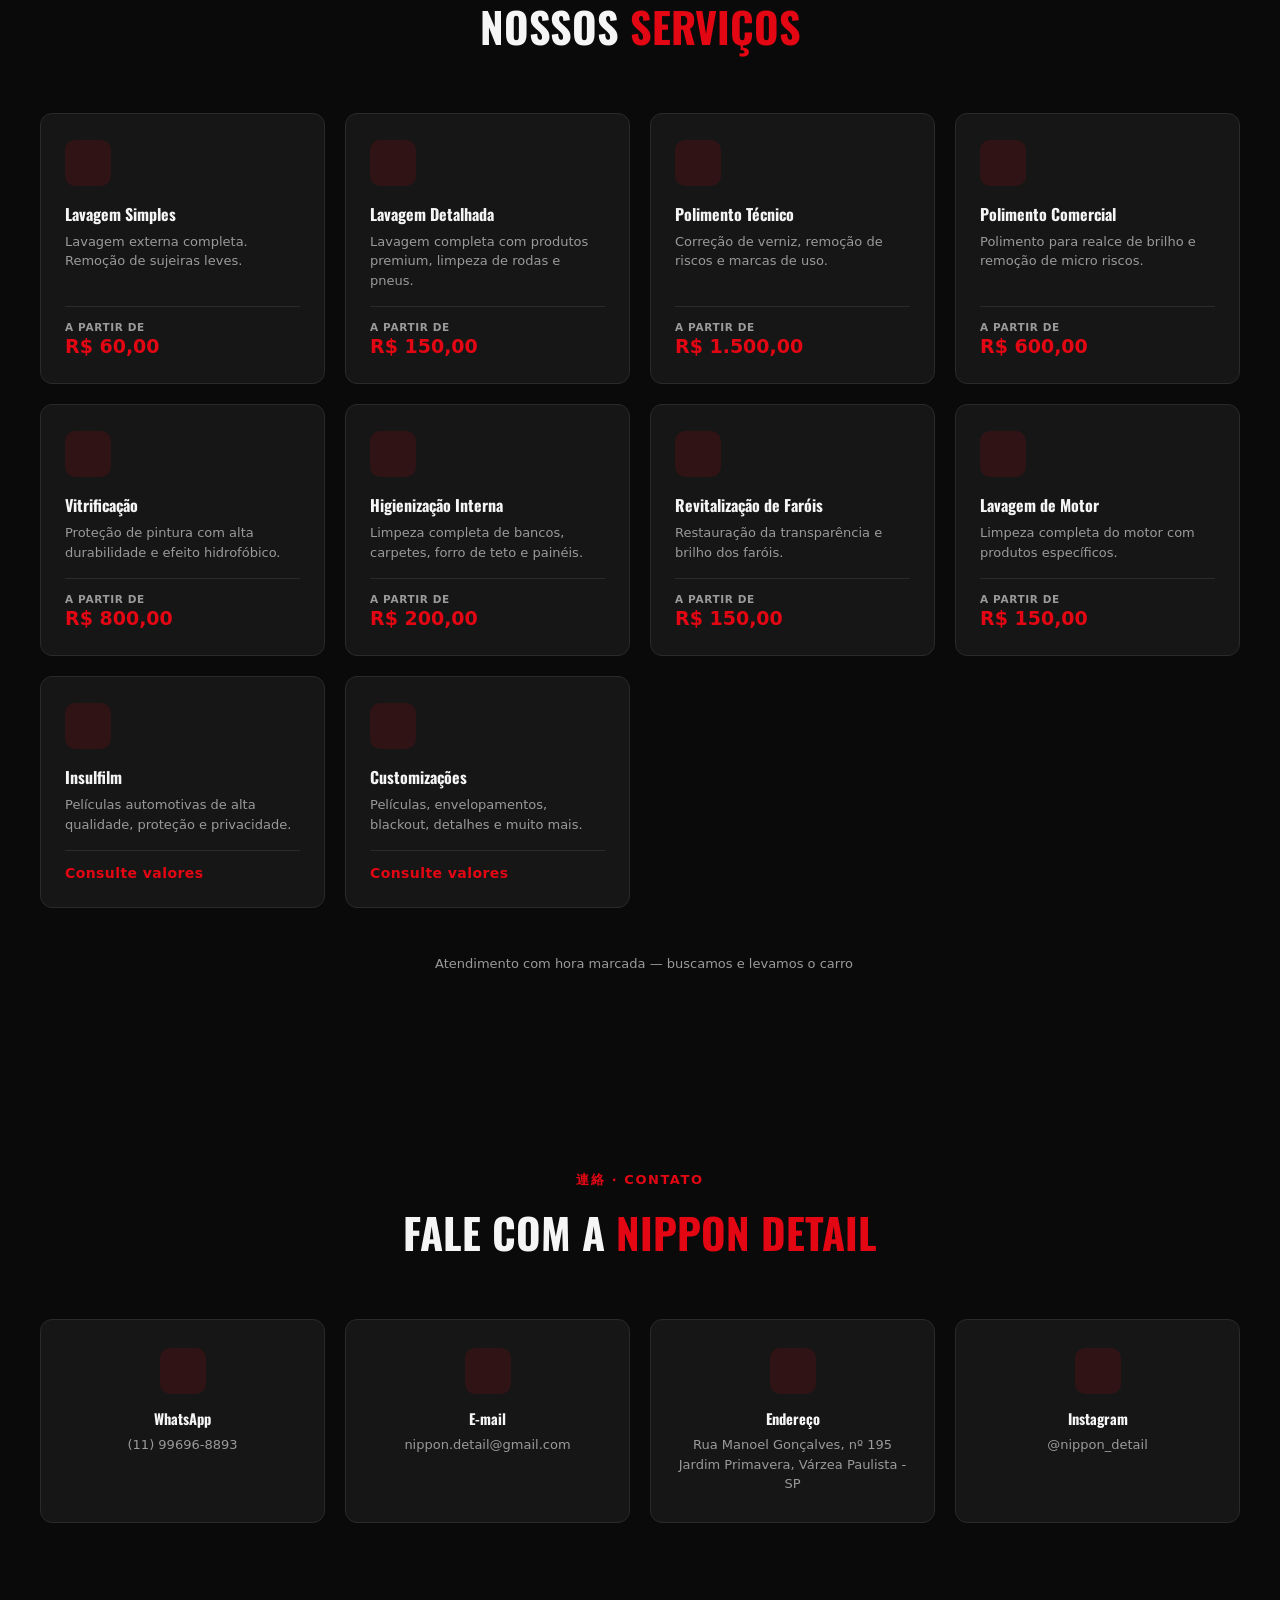
==== commit 5eea1df2: "fix: persistence of light mode" ====
--- a/frontend/central.html
+++ b/frontend/central.html
@@ -52,6 +52,9 @@
     <header class="topbar">
       <span class="page-title" id="page-title">Central</span>
       <div class="topbar-right">
+        <button class="theme-toggle" id="theme-toggle" onclick="alternarTema()" title="Alternar tema">
+          <i class="ti ti-sun" id="theme-toggle-icon"></i>
+        </button>
         <div class="navbar-user">
           <i class="ti ti-user-circle"></i>
           <span id="admin-username">Admin</span>
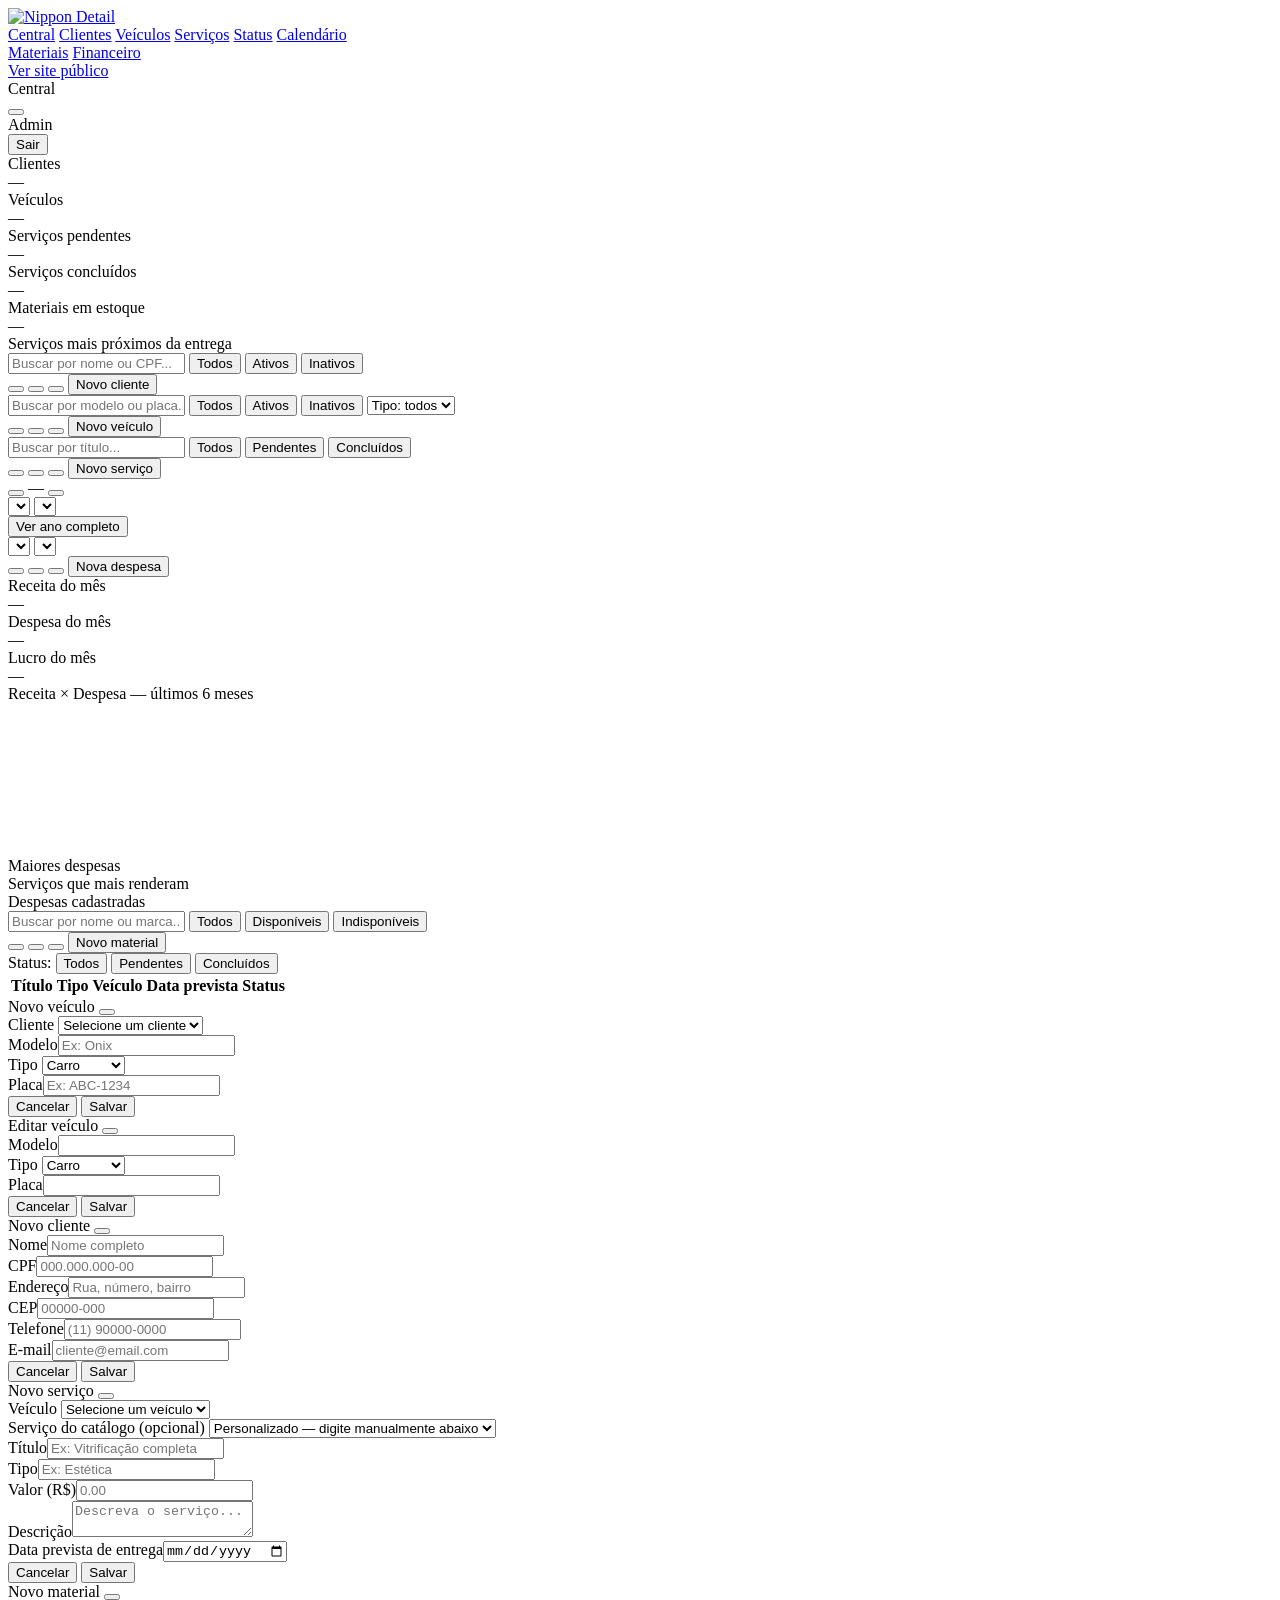
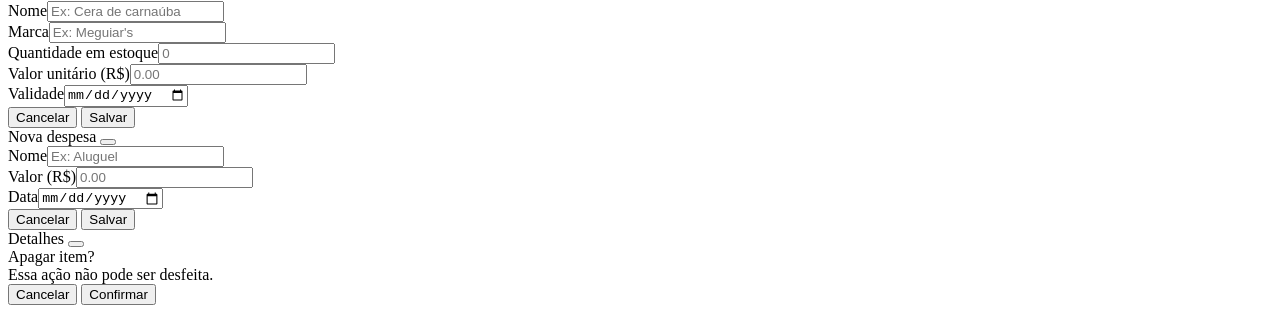
==== commit 0ea4a2ff: "chore: move htmls in templates for root frontend" ====
--- a/frontend/central.html
+++ b/frontend/central.html
@@ -4,12 +4,12 @@
   <meta charset="UTF-8" />
   <meta name="viewport" content="width=device-width, initial-scale=1.0" />
   <title>Central · Nippon Detail</title>
-  <link rel="icon" type="image/png" href="img/logo-flutuante.png" />
+  <link rel="icon" type="image/png" href="../img/logo-flutuante.png" />
   <link rel="preconnect" href="https://fonts.googleapis.com" />
   <link rel="preconnect" href="https://fonts.gstatic.com" crossorigin />
   <link href="https://fonts.googleapis.com/css2?family=Oswald:wght@500;600;700&display=swap" rel="stylesheet" />
-  <link rel="stylesheet" href="css/global.css" />
-  <link rel="stylesheet" href="css/central.css" />
+  <link rel="stylesheet" href="../css/global.css" />
+  <link rel="stylesheet" href="../css/central.css" />
   <link rel="stylesheet" href="https://cdn.jsdelivr.net/npm/@tabler/icons-webfont@latest/tabler-icons.min.css" />
 </head>
 <body class="central-body">
@@ -21,25 +21,30 @@
 
   <!-- SIDEBAR — fixa, nunca muda -->
   <aside class="sidebar">
-    <div class="sidebar-logo">
-      <img src="img/logo-flutuante.png" alt="Nippon Detail" />
-    </div>
+    <a href="index.html" class="sidebar-logo" title="Ver site público">
+      <img src="../img/logo-flutuante.png" alt="Nippon Detail" />
+    </a>
 
     <nav class="sidebar-nav">
       <a href="#" class="nav-item active" data-view="dashboard" onclick="return trocarView('dashboard', this)">
         <i class="ti ti-layout-grid"></i> <span>Central</span></a>
-      <a href="#" class="nav-item" data-view="calendario" onclick="return trocarView('calendario', this)">
-        <i class="ti ti-calendar"></i> <span>Calendário</span></a>
       <a href="#" class="nav-item" data-view="clientes" onclick="return trocarView('clientes', this)">
         <i class="ti ti-users"></i> <span>Clientes</span></a>
       <a href="#" class="nav-item" data-view="veiculos" onclick="return trocarView('veiculos', this)">
         <i class="ti ti-car"></i> <span>Veículos</span></a>
       <a href="#" class="nav-item" data-view="servicos" onclick="return trocarView('servicos', this)">
         <i class="ti ti-tool"></i> <span>Serviços</span></a>
+      <a href="#" class="nav-item" data-view="status" onclick="return trocarView('status', this)">
+        <i class="ti ti-table"></i> <span>Status</span></a>
+      <a href="#" class="nav-item" data-view="calendario" onclick="return trocarView('calendario', this)">
+        <i class="ti ti-calendar"></i> <span>Calendário</span></a>
+
+      <div class="sidebar-divider"></div>
+
       <a href="#" class="nav-item" data-view="materiais" onclick="return trocarView('materiais', this)">
         <i class="ti ti-package"></i> <span>Materiais</span></a>
-      <a href="#" class="nav-item" data-view="status" onclick="return trocarView('status', this)">
-        <i class="ti ti-table"></i> <span>Status</span></a>
+      <a href="#" class="nav-item" data-view="financeiro" onclick="return trocarView('financeiro', this)">
+        <i class="ti ti-chart-bar"></i> <span>Financeiro</span></a>
     </nav>
 
     <div class="sidebar-footer">
@@ -177,6 +182,49 @@
         <div id="calendario-ano" class="cal-grid-ano" style="display: none;"></div>
       </section>
 
+      <section class="view" id="view-financeiro">
+        <div class="toolbar-row">
+          <div class="toolbar-left">
+            <select class="cal-select" id="fin-select-mes" onchange="finAtualizarMesReferencia()"></select>
+            <select class="cal-select" id="fin-select-ano" onchange="finAtualizarMesReferencia()"></select>
+          </div>
+          <div class="toolbar-right">
+            <button class="btn-icon-mode" id="fin-btn-edit" title="Editar" onclick="setModoDespesa('edit')"><i class="ti ti-pencil"></i></button>
+            <button class="btn-icon-mode" id="fin-btn-del" title="Apagar" onclick="setModoDespesa('del')"><i class="ti ti-trash"></i></button>
+            <button class="btn-icon-mode" id="fin-btn-none" title="Cancelar" onclick="setModoDespesa('none')"><i class="ti ti-x"></i></button>
+            <button class="btn-red" onclick="abrirModalDespesa()"><i class="ti ti-plus"></i> Nova despesa</button>
+          </div>
+        </div>
+
+        <div class="stats-row">
+          <div class="stat-card"><div class="stat-label">Receita do mês</div><div class="stat-val" id="fin-stat-receita">—</div></div>
+          <div class="stat-card"><div class="stat-label">Despesa do mês</div><div class="stat-val red" id="fin-stat-despesa">—</div></div>
+          <div class="stat-card"><div class="stat-label">Lucro do mês</div><div class="stat-val" id="fin-stat-lucro">—</div></div>
+        </div>
+
+        <div class="section-label">Receita × Despesa — últimos 6 meses</div>
+        <div class="fin-chart-wrap"><canvas id="fin-grafico"></canvas></div>
+
+        <div class="fin-rankings">
+          <div class="fin-ranking-card">
+            <div class="section-label">Maiores despesas</div>
+            <div id="fin-ranking-despesas"></div>
+          </div>
+          <div class="fin-ranking-card">
+            <div class="section-label">Serviços que mais renderam</div>
+            <div id="fin-ranking-servicos"></div>
+          </div>
+        </div>
+
+        <div class="warning-bar" id="fin-warning-bar">
+          <i class="ti ti-info-circle"></i>
+          <span id="fin-warning-text"></span>
+        </div>
+
+        <div class="section-label">Despesas cadastradas</div>
+        <div id="despesas-grid" class="cards-grid"></div>
+      </section>
+
       <section class="view" id="view-materiais">
         <div class="toolbar-row">
           <div class="toolbar-left">
@@ -381,6 +429,29 @@
     </div>
   </div>
 
+  <!-- MODAL DESPESA -->
+  <div class="modal-overlay" id="modal-despesa">
+    <div class="modal">
+      <div class="modal-header">
+        <span class="modal-title" id="despesa-modal-titulo">Nova despesa</span>
+        <button class="modal-close" onclick="fecharModal('modal-despesa')"><i class="ti ti-x"></i></button>
+      </div>
+      <div class="modal-body">
+        <div class="modal-error" id="d-error"></div>
+        <input type="hidden" id="d-id" />
+        <div class="form-group"><label class="form-label">Nome</label><input class="form-input" type="text" id="d-name" placeholder="Ex: Aluguel" /></div>
+        <div class="form-row">
+          <div class="form-group"><label class="form-label">Valor (R$)</label><input class="form-input" type="number" step="0.01" id="d-value" placeholder="0.00" /></div>
+          <div class="form-group"><label class="form-label">Data</label><input class="form-input" type="date" id="d-date" /></div>
+        </div>
+      </div>
+      <div class="modal-footer" style="flex-direction: row; justify-content: flex-end;">
+        <button class="btn-outline" onclick="fecharModal('modal-despesa')">Cancelar</button>
+        <button class="btn-red" id="btn-salvar-despesa" onclick="salvarDespesa()"><i class="ti ti-check"></i> Salvar</button>
+      </div>
+    </div>
+  </div>
+
   <!-- MODAL DE DETALHES (genérico — usado por veículo, cliente e material) -->
   <div class="modal-overlay" id="modal-detalhe">
     <div class="modal">
@@ -409,7 +480,8 @@
   <!-- TOOLTIP FLUTUANTE DO CALENDÁRIO -->
   <div class="cal-tooltip" id="cal-tooltip"></div>
 
-  <script src="js/script.js"></script>
-  <script src="js/central.js"></script>
+  <script src="https://cdn.jsdelivr.net/npm/chart.js@4"></script>
+  <script src="../js/script.js"></script>
+  <script src="../js/central.js"></script>
 </body>
 </html>
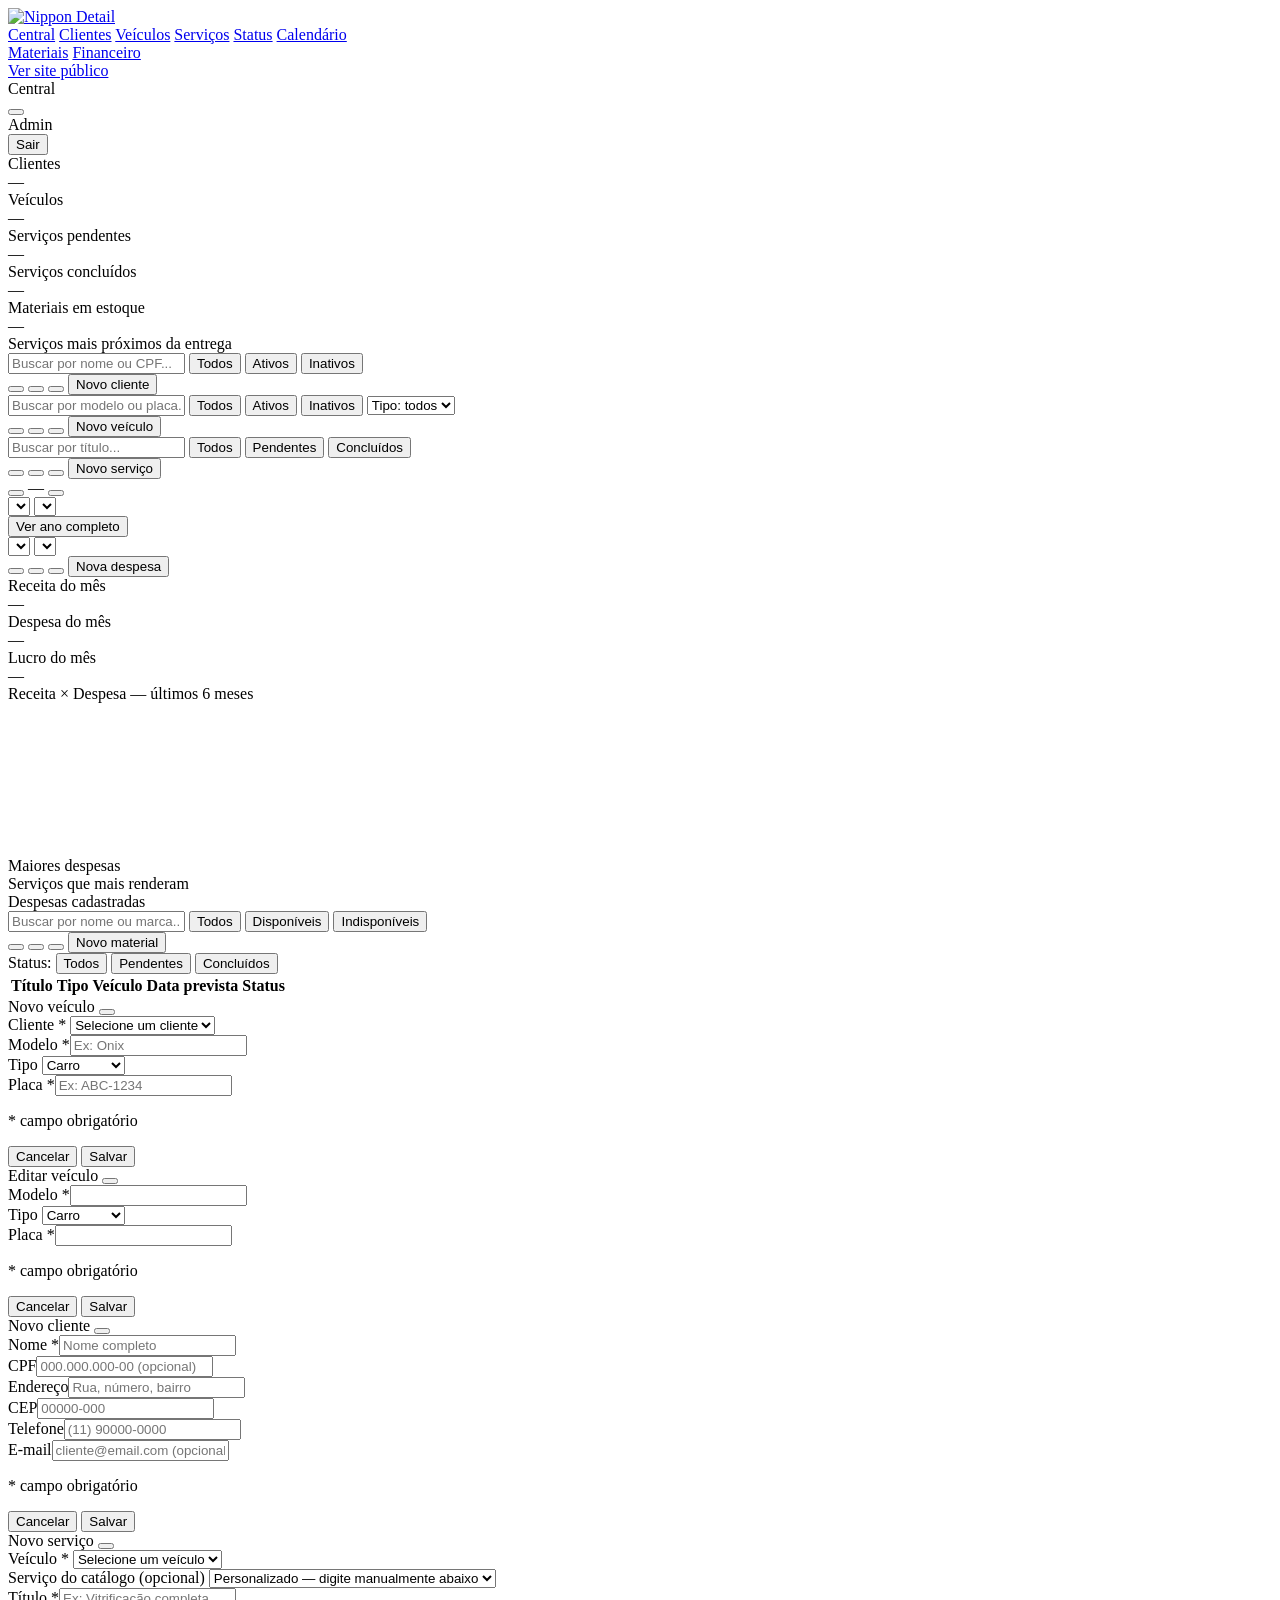
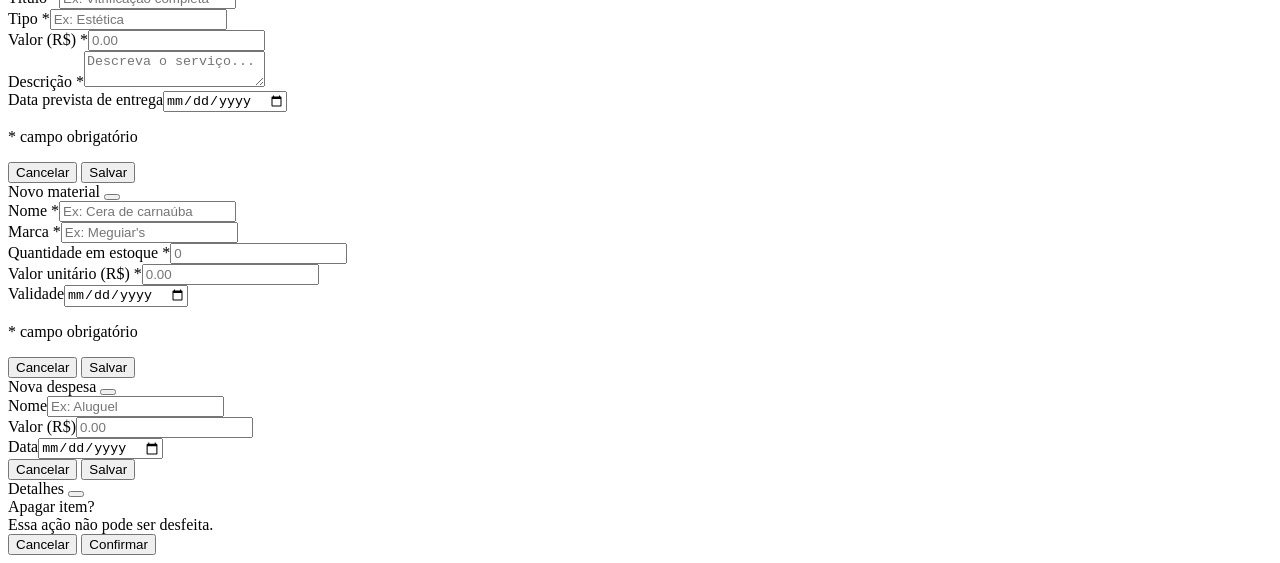
==== commit c6ad2c77: "feat: new modal for choose in form" ====
--- a/frontend/central.html
+++ b/frontend/central.html
@@ -285,11 +285,11 @@
       <div class="modal-body">
         <div class="modal-error" id="v-error"></div>
         <div class="form-group">
-          <label class="form-label">Cliente</label>
+          <label class="form-label">Cliente <span class="obrigatorio">*</span></label>
           <select class="form-select" id="v-client-id"><option value="">Selecione um cliente</option></select>
         </div>
         <div class="form-row">
-          <div class="form-group"><label class="form-label">Modelo</label><input class="form-input" type="text" id="v-model" placeholder="Ex: Onix" /></div>
+          <div class="form-group"><label class="form-label">Modelo <span class="obrigatorio">*</span></label><input class="form-input" type="text" id="v-model" placeholder="Ex: Onix" /></div>
           <div class="form-group"><label class="form-label">Tipo</label>
             <select class="form-select" id="v-kind">
               <option value="Carro">Carro</option>
@@ -299,7 +299,8 @@
             </select>
           </div>
         </div>
-        <div class="form-group"><label class="form-label">Placa</label><input class="form-input" type="text" id="v-plate" placeholder="Ex: ABC-1234" maxlength="8" oninput="this.value = mascararPlaca(this.value)" /></div>
+        <div class="form-group"><label class="form-label">Placa <span class="obrigatorio">*</span></label><input class="form-input" type="text" id="v-plate" placeholder="Ex: ABC-1234" maxlength="8" oninput="this.value = mascararPlaca(this.value)" /></div>
+        <p class="form-legenda"><span class="obrigatorio">*</span> campo obrigatório</p>
       </div>
       <div class="modal-footer" style="flex-direction: row; justify-content: flex-end;">
         <button class="btn-outline" onclick="fecharModal('modal-veiculo')">Cancelar</button>
@@ -319,7 +320,7 @@
         <div class="modal-error" id="ev-error"></div>
         <input type="hidden" id="ev-id" />
         <div class="form-row">
-          <div class="form-group"><label class="form-label">Modelo</label><input class="form-input" type="text" id="ev-model" /></div>
+          <div class="form-group"><label class="form-label">Modelo <span class="obrigatorio">*</span></label><input class="form-input" type="text" id="ev-model" /></div>
           <div class="form-group"><label class="form-label">Tipo</label>
             <select class="form-select" id="ev-kind">
               <option value="Carro">Carro</option>
@@ -329,7 +330,8 @@
             </select>
           </div>
         </div>
-        <div class="form-group"><label class="form-label">Placa</label><input class="form-input" type="text" id="ev-plate" maxlength="8" oninput="this.value = mascararPlaca(this.value)" /></div>
+        <div class="form-group"><label class="form-label">Placa <span class="obrigatorio">*</span></label><input class="form-input" type="text" id="ev-plate" maxlength="8" oninput="this.value = mascararPlaca(this.value)" /></div>
+        <p class="form-legenda"><span class="obrigatorio">*</span> campo obrigatório</p>
       </div>
       <div class="modal-footer" style="flex-direction: row; justify-content: flex-end;">
         <button class="btn-outline" onclick="fecharModal('modal-editar-veiculo')">Cancelar</button>
@@ -349,15 +351,16 @@
         <div class="modal-error" id="c-error"></div>
         <input type="hidden" id="c-id" />
         <div class="form-row">
-          <div class="form-group"><label class="form-label">Nome</label><input class="form-input" type="text" id="c-name" placeholder="Nome completo" /></div>
-          <div class="form-group"><label class="form-label">CPF</label><input class="form-input" type="text" id="c-cpf" placeholder="000.000.000-00" maxlength="14" oninput="this.value = mascararCPF(this.value)" /></div>
+          <div class="form-group"><label class="form-label">Nome <span class="obrigatorio">*</span></label><input class="form-input" type="text" id="c-name" placeholder="Nome completo" /></div>
+          <div class="form-group"><label class="form-label">CPF</label><input class="form-input" type="text" id="c-cpf" placeholder="000.000.000-00 (opcional)" maxlength="14" oninput="this.value = mascararCPF(this.value)" /></div>
         </div>
         <div class="form-group"><label class="form-label">Endereço</label><input class="form-input" type="text" id="c-address" placeholder="Rua, número, bairro" /></div>
         <div class="form-row">
           <div class="form-group"><label class="form-label">CEP</label><input class="form-input" type="text" id="c-cep" placeholder="00000-000" maxlength="9" oninput="this.value = mascararCEP(this.value)" /></div>
           <div class="form-group"><label class="form-label">Telefone</label><input class="form-input" type="text" id="c-tel" placeholder="(11) 90000-0000" maxlength="15" oninput="this.value = mascararTelefone(this.value)" /></div>
         </div>
-        <div class="form-group"><label class="form-label">E-mail</label><input class="form-input" type="email" id="c-email" placeholder="cliente@email.com" /></div>
+        <div class="form-group"><label class="form-label">E-mail</label><input class="form-input" type="email" id="c-email" placeholder="cliente@email.com (opcional)" /></div>
+        <p class="form-legenda"><span class="obrigatorio">*</span> campo obrigatório</p>
       </div>
       <div class="modal-footer" style="flex-direction: row; justify-content: flex-end;">
         <button class="btn-outline" onclick="fecharModal('modal-cliente')">Cancelar</button>
@@ -377,7 +380,7 @@
         <div class="modal-error" id="s-error"></div>
         <input type="hidden" id="s-id" />
         <div class="form-group">
-          <label class="form-label">Veículo</label>
+          <label class="form-label">Veículo <span class="obrigatorio">*</span></label>
           <select class="form-select" id="s-vehicle-id"><option value="">Selecione um veículo</option></select>
         </div>
         <div class="form-group">
@@ -388,12 +391,13 @@
           <span class="form-hint" id="s-preco-hint"></span>
         </div>
         <div class="form-row">
-          <div class="form-group"><label class="form-label">Título</label><input class="form-input" type="text" id="s-title" placeholder="Ex: Vitrificação completa" /></div>
-          <div class="form-group"><label class="form-label">Tipo</label><input class="form-input" type="text" id="s-kind" placeholder="Ex: Estética" /></div>
-        </div>
-        <div class="form-group"><label class="form-label">Valor (R$)</label><input class="form-input" type="number" step="0.01" id="s-value" placeholder="0.00" /></div>
-        <div class="form-group"><label class="form-label">Descrição</label><textarea class="form-textarea" id="s-desc" placeholder="Descreva o serviço..."></textarea></div>
+          <div class="form-group"><label class="form-label">Título <span class="obrigatorio">*</span></label><input class="form-input" type="text" id="s-title" placeholder="Ex: Vitrificação completa" /></div>
+          <div class="form-group"><label class="form-label">Tipo <span class="obrigatorio">*</span></label><input class="form-input" type="text" id="s-kind" placeholder="Ex: Estética" /></div>
+        </div>
+        <div class="form-group"><label class="form-label">Valor (R$) <span class="obrigatorio">*</span></label><input class="form-input" type="number" step="0.01" id="s-value" placeholder="0.00" /></div>
+        <div class="form-group"><label class="form-label">Descrição <span class="obrigatorio">*</span></label><textarea class="form-textarea" id="s-desc" placeholder="Descreva o serviço..."></textarea></div>
         <div class="form-group"><label class="form-label">Data prevista de entrega</label><input class="form-input" type="date" id="s-date" /></div>
+        <p class="form-legenda"><span class="obrigatorio">*</span> campo obrigatório</p>
       </div>
       <div class="modal-footer" style="flex-direction: row; justify-content: flex-end;">
         <button class="btn-outline" onclick="fecharModal('modal-servico')">Cancelar</button>
@@ -413,14 +417,15 @@
         <div class="modal-error" id="m-error"></div>
         <input type="hidden" id="m-id" />
         <div class="form-row">
-          <div class="form-group"><label class="form-label">Nome</label><input class="form-input" type="text" id="m-name" placeholder="Ex: Cera de carnaúba" /></div>
-          <div class="form-group"><label class="form-label">Marca</label><input class="form-input" type="text" id="m-mark" placeholder="Ex: Meguiar's" /></div>
-        </div>
-        <div class="form-row">
-          <div class="form-group"><label class="form-label">Quantidade em estoque</label><input class="form-input" type="number" id="m-quantity" placeholder="0" /></div>
-          <div class="form-group"><label class="form-label">Valor unitário (R$)</label><input class="form-input" type="number" step="0.01" id="m-value" placeholder="0.00" /></div>
+          <div class="form-group"><label class="form-label">Nome <span class="obrigatorio">*</span></label><input class="form-input" type="text" id="m-name" placeholder="Ex: Cera de carnaúba" /></div>
+          <div class="form-group"><label class="form-label">Marca <span class="obrigatorio">*</span></label><input class="form-input" type="text" id="m-mark" placeholder="Ex: Meguiar's" /></div>
+        </div>
+        <div class="form-row">
+          <div class="form-group"><label class="form-label">Quantidade em estoque <span class="obrigatorio">*</span></label><input class="form-input" type="number" id="m-quantity" placeholder="0" /></div>
+          <div class="form-group"><label class="form-label">Valor unitário (R$) <span class="obrigatorio">*</span></label><input class="form-input" type="number" step="0.01" id="m-value" placeholder="0.00" /></div>
         </div>
         <div class="form-group"><label class="form-label">Validade</label><input class="form-input" type="date" id="m-date-available" /></div>
+        <p class="form-legenda"><span class="obrigatorio">*</span> campo obrigatório</p>
       </div>
       <div class="modal-footer" style="flex-direction: row; justify-content: flex-end;">
         <button class="btn-outline" onclick="fecharModal('modal-material')">Cancelar</button>
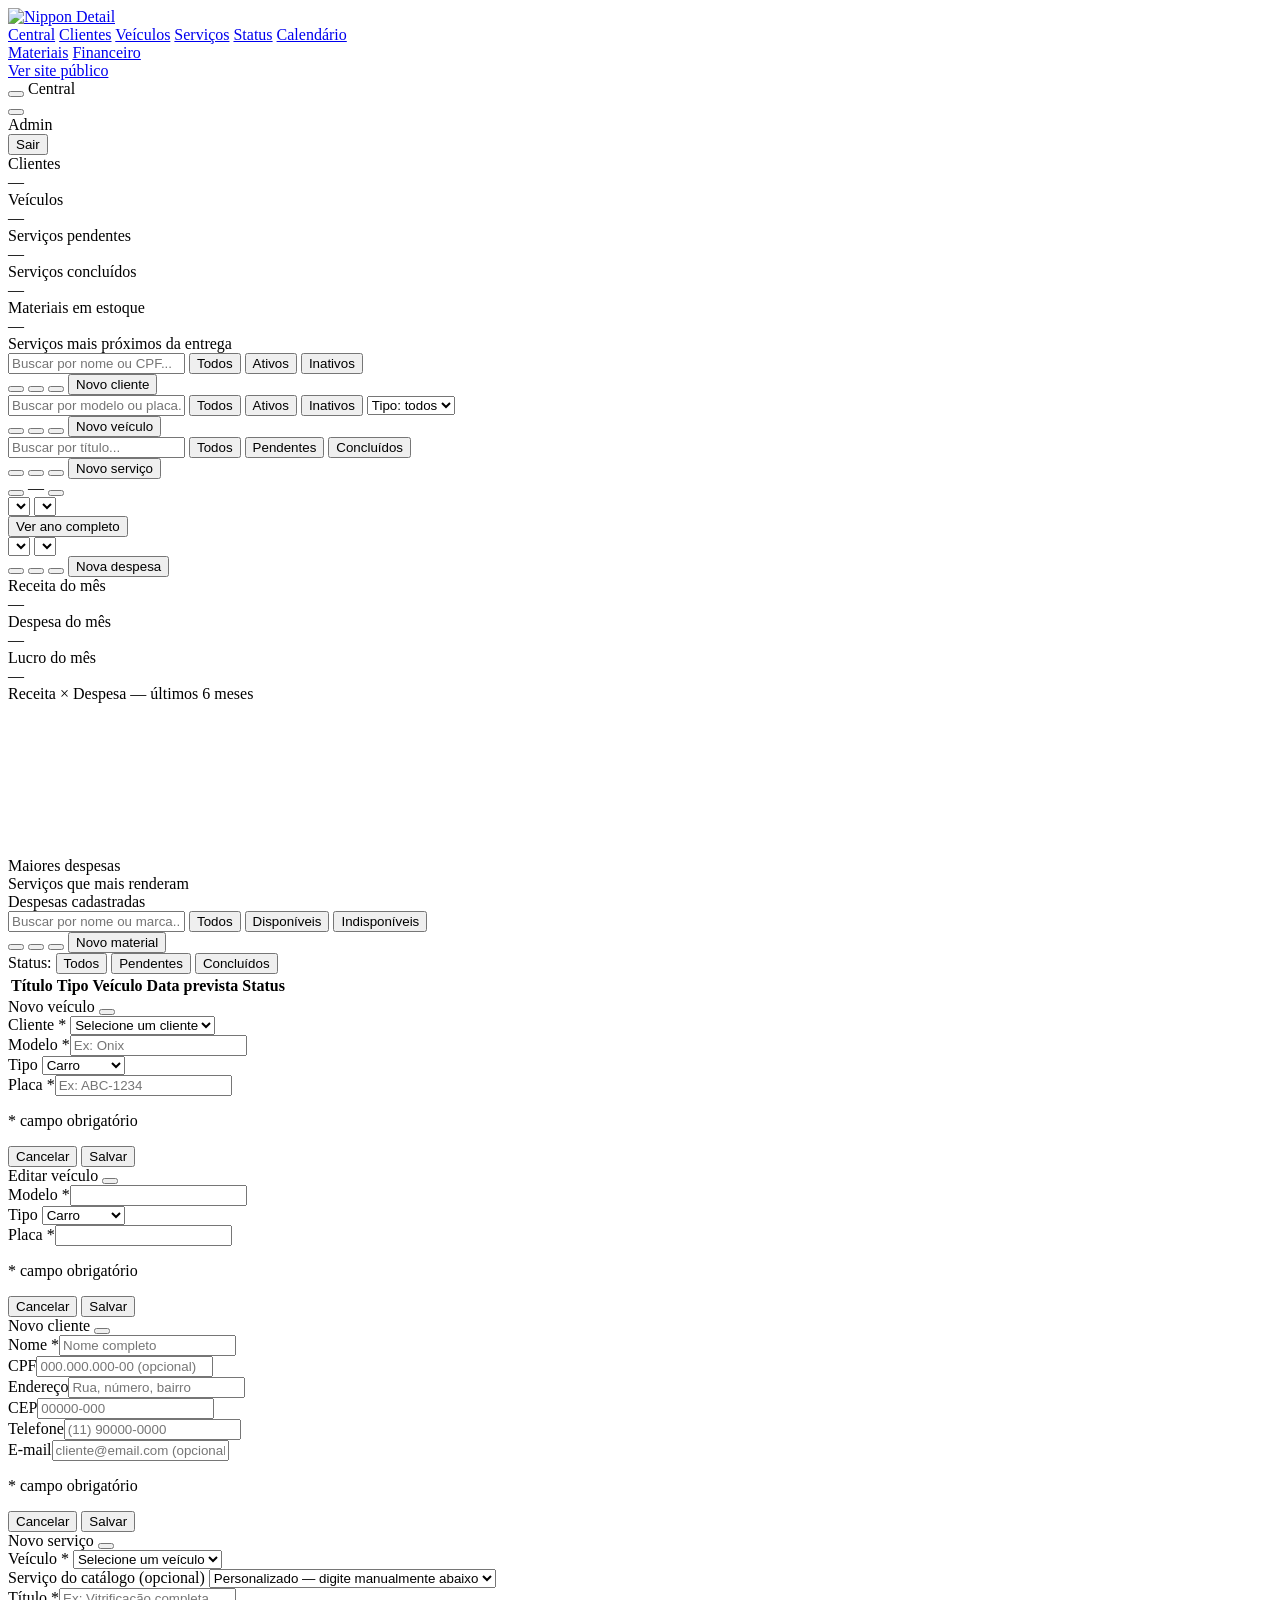
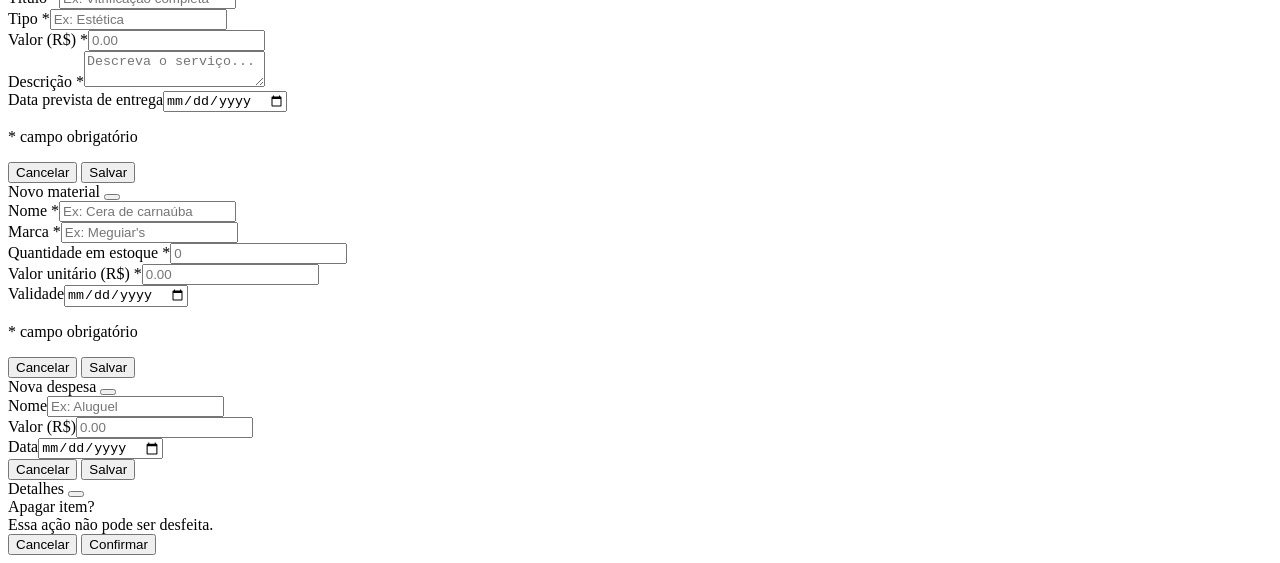
==== commit 8738097e: "feat(front): redesign do painel admin - sidebar com item ativo em gradiente, borda e barrinha vermel" ====
--- a/frontend/central.html
+++ b/frontend/central.html
@@ -7,10 +7,10 @@
   <link rel="icon" type="image/png" href="../img/logo-flutuante.png" />
   <link rel="preconnect" href="https://fonts.googleapis.com" />
   <link rel="preconnect" href="https://fonts.gstatic.com" crossorigin />
-  <link href="https://fonts.googleapis.com/css2?family=Oswald:wght@500;600;700&display=swap" rel="stylesheet" />
+  <link href="https://fonts.googleapis.com/css2?family=Oswald:wght@500;600;700&family=Inter:wght@400;500;600;700&display=swap" rel="stylesheet" />
   <link rel="stylesheet" href="../css/global.css" />
   <link rel="stylesheet" href="../css/central.css" />
-  <link rel="stylesheet" href="https://cdn.jsdelivr.net/npm/@tabler/icons-webfont@latest/tabler-icons.min.css" />
+  <link rel="stylesheet" href="https://cdn.jsdelivr.net/npm/@tabler/icons-webfont@3.35.0/dist/tabler-icons.min.css" />
 </head>
 <body class="central-body">
 
@@ -52,10 +52,18 @@
     </div>
   </aside>
 
+  <!-- fundo escuro atrás da sidebar quando ela abre no celular (efeitos.js) -->
+  <div class="sidebar-fundo" id="sidebar-fundo"></div>
+
   <!-- ÁREA PRINCIPAL -->
   <div class="main">
     <header class="topbar">
-      <span class="page-title" id="page-title">Central</span>
+      <div class="topbar-left">
+        <button class="sidebar-toggle" id="sidebar-toggle" title="Menu" aria-label="Abrir menu" aria-expanded="false">
+          <i class="ti ti-menu-2"></i>
+        </button>
+        <span class="page-title" id="page-title">Central</span>
+      </div>
       <div class="topbar-right">
         <button class="theme-toggle" id="theme-toggle" onclick="alternarTema()" title="Alternar tema">
           <i class="ti ti-sun" id="theme-toggle-icon"></i>
@@ -76,7 +84,7 @@
         <div class="stats-row">
           <div class="stat-card"><div class="stat-label">Clientes</div><div class="stat-val" id="stat-clientes">—</div></div>
           <div class="stat-card"><div class="stat-label">Veículos</div><div class="stat-val" id="stat-veiculos">—</div></div>
-          <div class="stat-card"><div class="stat-label">Serviços pendentes</div><div class="stat-val red" id="stat-pendentes">—</div></div>
+          <div class="stat-card stat-destaque"><div class="stat-label">Serviços pendentes</div><div class="stat-val red" id="stat-pendentes">—</div></div>
           <div class="stat-card"><div class="stat-label">Serviços concluídos</div><div class="stat-val" id="stat-concluidos">—</div></div>
           <div class="stat-card"><div class="stat-label">Materiais em estoque</div><div class="stat-val" id="stat-materiais">—</div></div>
         </div>
@@ -485,8 +493,9 @@
   <!-- TOOLTIP FLUTUANTE DO CALENDÁRIO -->
   <div class="cal-tooltip" id="cal-tooltip"></div>
 
-  <script src="https://cdn.jsdelivr.net/npm/chart.js@4"></script>
+  <script src="https://cdn.jsdelivr.net/npm/chart.js@4.5.1/dist/chart.umd.min.js"></script>
   <script src="../js/script.js"></script>
   <script src="../js/central.js"></script>
+  <script src="../js/efeitos.js"></script>
 </body>
 </html>
